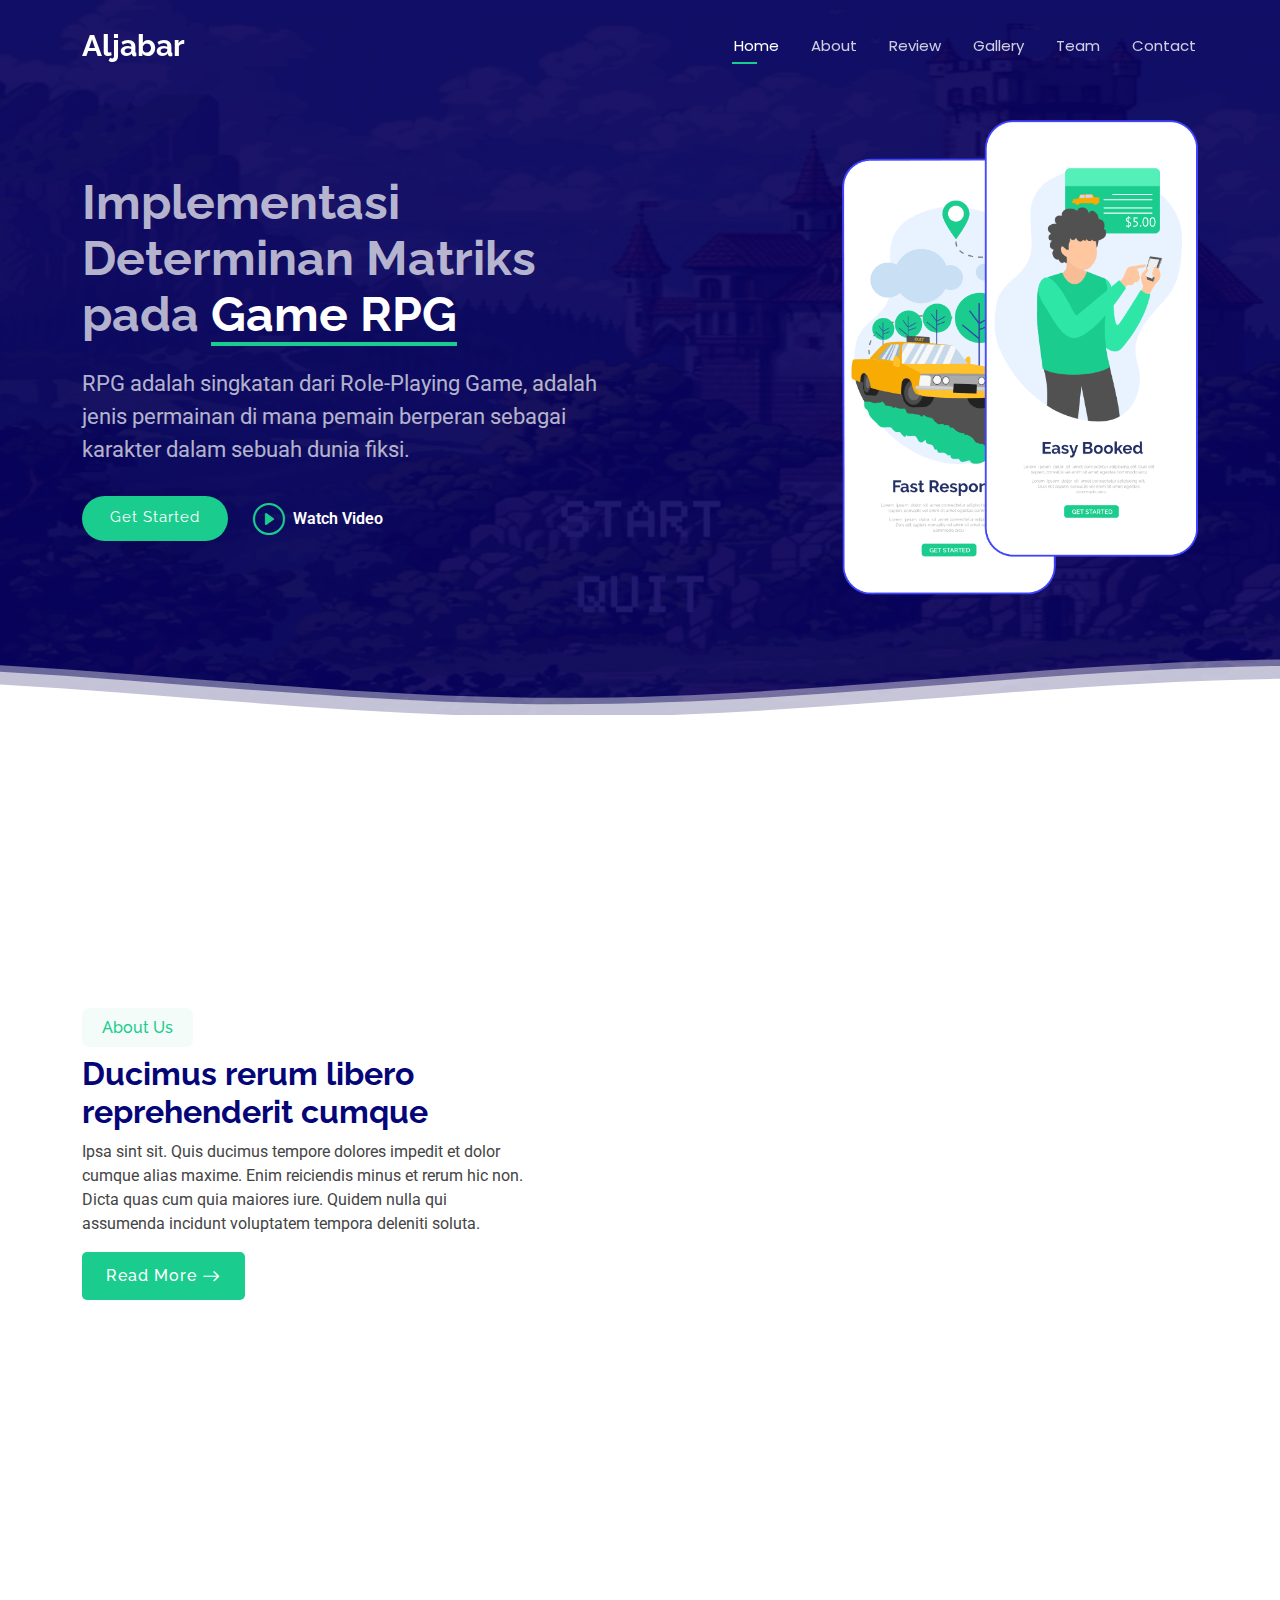
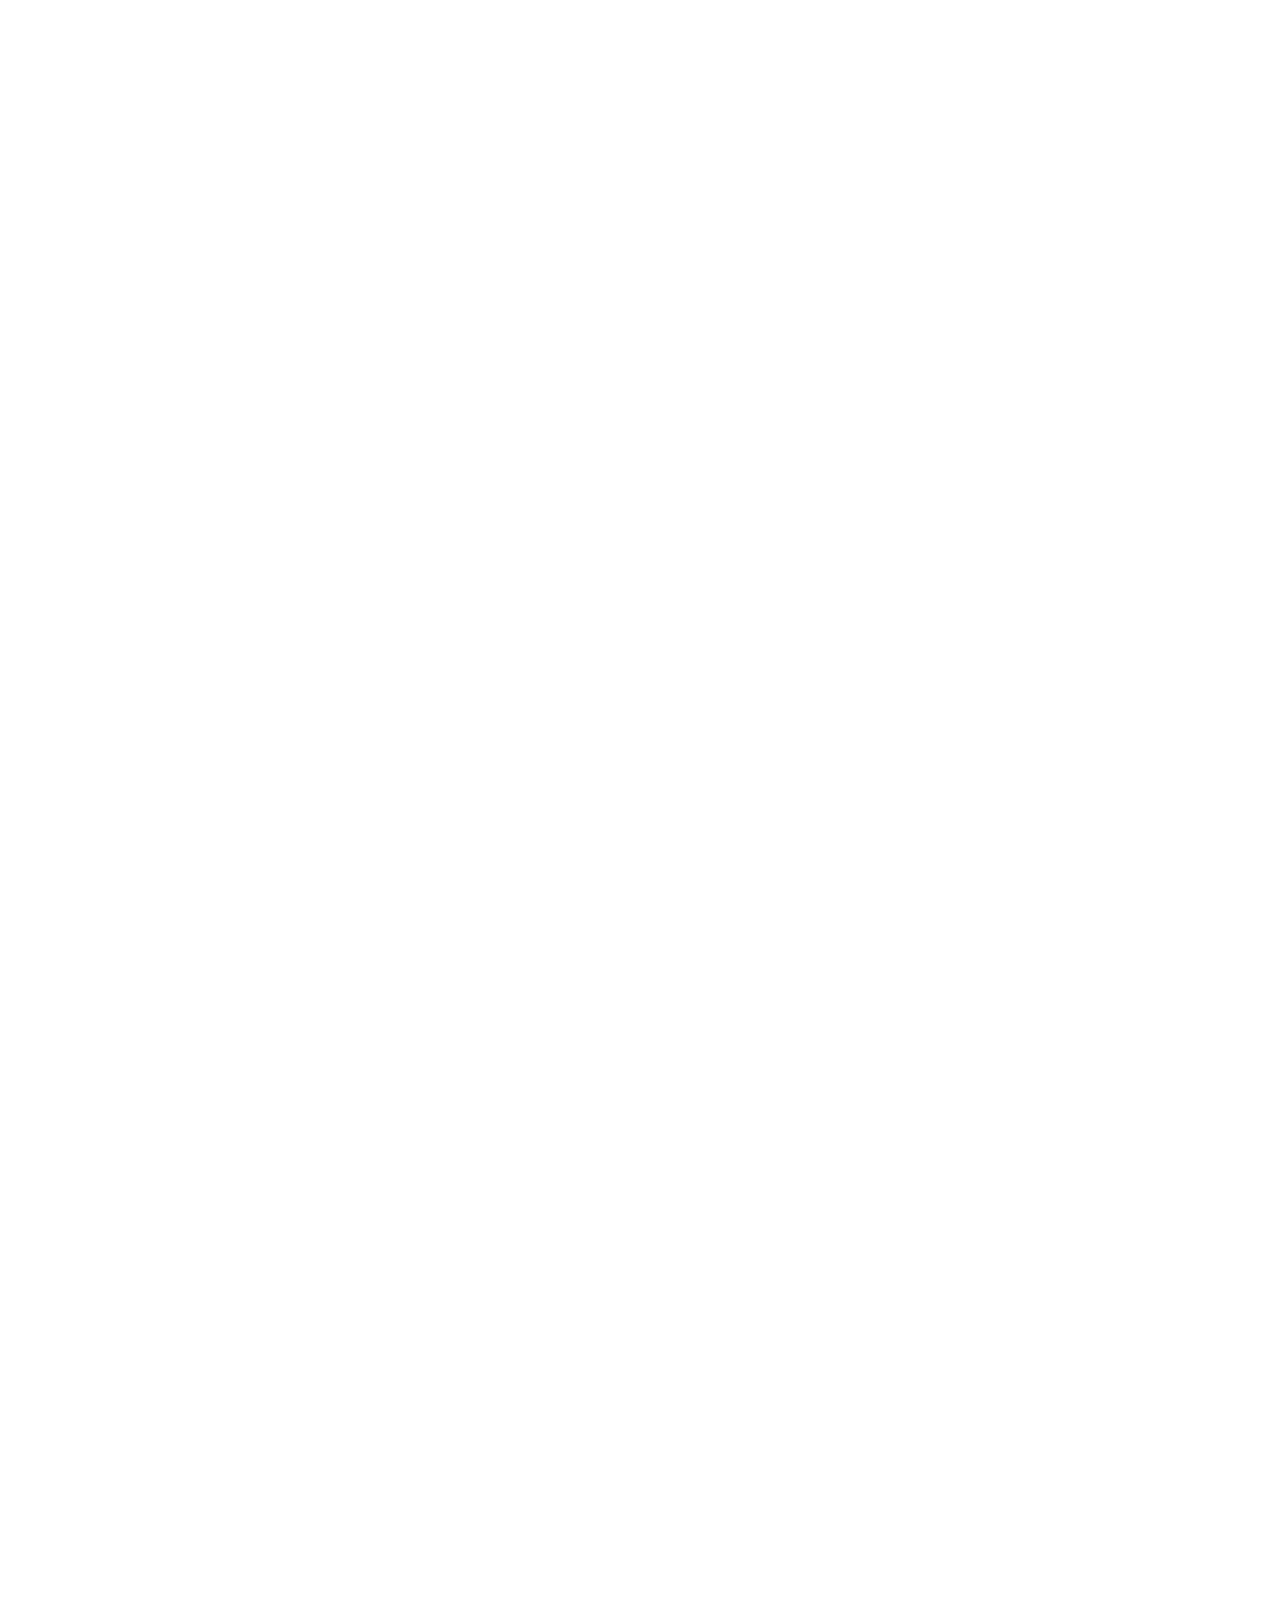
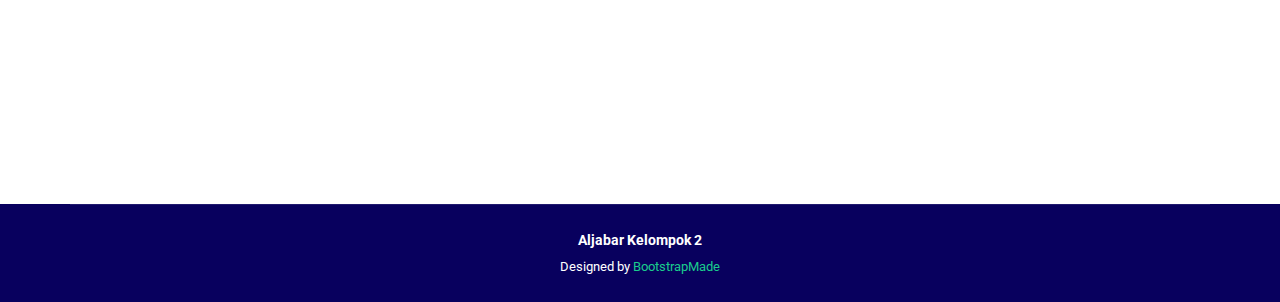
==== index.html @ 713a753a "update our team, bagian dea" ====
<!DOCTYPE html>
<html lang="en">

<head>
    <meta charset="utf-8">
    <meta content="width=device-width, initial-scale=1.0" name="viewport">
    <title>Kel 2 | Aljabar</title>
    <meta name="description" content="">
    <meta name="keywords" content="">

    <!-- Fonts -->
    <link href="https://fonts.googleapis.com" rel="preconnect">
    <link href="https://fonts.gstatic.com" rel="preconnect" crossorigin>
    <link
        href="https://fonts.googleapis.com/css2?family=Roboto:ital,wght@0,100;0,300;0,400;0,500;0,700;0,900;1,100;1,300;1,400;1,500;1,700;1,900&family=Poppins:ital,wght@0,100;0,200;0,300;0,400;0,500;0,600;0,700;0,800;0,900;1,100;1,200;1,300;1,400;1,500;1,600;1,700;1,800;1,900&family=Raleway:ital,wght@0,100;0,200;0,300;0,400;0,500;0,600;0,700;0,800;0,900;1,100;1,200;1,300;1,400;1,500;1,600;1,700;1,800;1,900&display=swap"
        rel="stylesheet">
    <!--Font Awesome CDN-->
    <link rel="stylesheet" href="https://cdnjs.cloudflare.com/ajax/libs/font-awesome/6.5.2/css/all.min.css"
        integrity="sha512-SnH5WK+bZxgPHs44uWIX+LLJAJ9/2PkPKZ5QiAj6Ta86w+fsb2TkcmfRyVX3pBnMFcV7oQPJkl9QevSCWr3W6A=="
        crossorigin="anonymous" referrerpolicy="no-referrer" />

    <!-- Vendor CSS Files -->
    <link href="assets/vendor/bootstrap/css/bootstrap.min.css" rel="stylesheet">
    <link href="assets/vendor/bootstrap-icons/bootstrap-icons.css" rel="stylesheet">
    <link href="assets/vendor/aos/aos.css" rel="stylesheet">
    <link href="assets/vendor/glightbox/css/glightbox.min.css" rel="stylesheet">
    <link href="assets/vendor/swiper/swiper-bundle.min.css" rel="stylesheet">

    <!-- Main CSS File -->
    <link href="assets/css/main.css" rel="stylesheet">
    <link rel="stylesheet" href="assets/css/team.css">

    <!--Owl carousel min.css-->
    <link rel="stylesheet" href="https://cdnjs.cloudflare.com/ajax/libs/OwlCarousel2/2.3.4/assets/owl.carousel.min.css"
        integrity="sha512-tS3S5qG0BlhnQROyJXvNjeEM4UpMXHrQfTGmbQ1gKmelCxlSEBUaxhRBj/EFTzpbP4RVSrpEikbmdJobCvhE3g=="
        crossorigin="anonymous" referrerpolicy="no-referrer" />

    <!--owl.theme.default.min.css-->
    <link rel="stylesheet"
        href="https://cdnjs.cloudflare.com/ajax/libs/OwlCarousel2/2.3.4/assets/owl.theme.default.min.css"
        integrity="sha512-sMXtMNL1zRzolHYKEujM2AqCLUR9F2C4/05cdbxjjLSRvMQIciEPCQZo++nk7go3BtSuK9kfa/s+a4f4i5pLkw=="
        crossorigin="anonymous" referrerpolicy="no-referrer" />

    <!-- =======================================================
  * Template Name: Bootslander
  * Template URL: https://bootstrapmade.com/bootslander-free-bootstrap-landing-page-template/
  * Updated: Aug 07 2024 with Bootstrap v5.3.3
  * Author: BootstrapMade.com
  * License: https://bootstrapmade.com/license/
  ======================================================== -->
</head>

<body class="index-page">

    <header id="header" class="header d-flex align-items-center fixed-top">
        <div class="container-fluid container-xl position-relative d-flex align-items-center justify-content-between">

            <a href="index.html" class="logo d-flex align-items-center">
                <!-- Uncomment the line below if you also wish to use an image logo -->
                <!-- <img src="assets/img/logo.png" alt=""> -->
                <h1 class="sitename">Aljabar</h1>
            </a>

            <nav id="navmenu" class="navmenu">
                <ul>
                    <li><a href="#hero" class="active">Home</a></li>
                    <li><a href="#about">About</a></li>
                    <li><a href="#review">Review</a></li>
                    <li><a href="#gallery">Gallery</a></li>
                    <li><a href="#team">Team</a></li>
                    <li><a href="#contact">Contact</a></li>
                </ul>
                <i class="mobile-nav-toggle d-xl-none bi bi-list"></i>
            </nav>

        </div>
    </header>

    <main class="main">
        <!-- Hero Section - yang di bagian atas banget di dashboard-->
        <section id="hero" class="hero section dark-background">
            <img src="assets/img/bg.jpg" alt="" class="hero-bg">

            <div class="container">
                <div class="row gy-4 justify-content-between">
                    <div class="col-lg-4 order-lg-last hero-img" data-aos="zoom-out" data-aos-delay="100">
                        <img src="assets/img/hero-img.png" class="img-fluid animated" alt="">
                    </div>

                    <div class="col-lg-6  d-flex flex-column justify-content-center" data-aos="fade-in">
                        <h1>Implementasi Determinan Matriks pada <span>Game RPG</span></h1>
                        <p>RPG adalah singkatan dari Role-Playing Game, adalah jenis permainan di mana pemain berperan
                            sebagai
                            karakter dalam sebuah dunia fiksi.</p>
                        <div class="d-flex">
                            <a href="#about" class="btn-get-started">Get Started</a>
                            <a href="https://www.youtube.com/watch?v=Y7f98aduVJ8"
                                class="glightbox btn-watch-video d-flex align-items-center"><i
                                    class="bi bi-play-circle"></i><span>Watch Video</span></a>
                        </div>
                    </div>

                </div>
            </div>

            <svg class="hero-waves" xmlns="http://www.w3.org/2000/svg" xmlns:xlink="http://www.w3.org/1999/xlink"
                viewBox="0 24 150 28 " preserveAspectRatio="none">
                <defs>
                    <path id="wave-path" d="M-160 44c30 0 58-18 88-18s 58 18 88 18 58-18 88-18 58 18 88 18 v44h-352z">
                    </path>
                </defs>
                <g class="wave1">
                    <use xlink:href="#wave-path" x="50" y="3"></use>
                </g>
                <g class="wave2">
                    <use xlink:href="#wave-path" x="50" y="0"></use>
                </g>
                <g class="wave3">
                    <use xlink:href="#wave-path" x="50" y="9"></use>
                </g>
            </svg>

        </section><!-- /Hero Section -->

        <!-- About Section -->
        <section id="about" class="about section">

            <div class="container" data-aos="fade-up" data-aos-delay="100">
                <div class="row align-items-xl-center gy-5">

                    <div class="col-xl-5 content">
                        <h3>About Us</h3>
                        <h2>Ducimus rerum libero reprehenderit cumque</h2>
                        <p>Ipsa sint sit. Quis ducimus tempore dolores impedit et dolor cumque alias maxime. Enim
                            reiciendis minus et rerum hic non. Dicta quas cum quia maiores iure. Quidem nulla qui
                            assumenda incidunt voluptatem tempora deleniti soluta.</p>
                        <a href="#" class="read-more"><span>Read More</span><i class="bi bi-arrow-right"></i></a>
                    </div>

                    <div class="col-xl-7">
                        <div class="row gy-4 icon-boxes">

                            <div class="col-md-6" data-aos="fade-up" data-aos-delay="200">
                                <div class="icon-box">
                                    <i class="bi bi-buildings"></i>
                                    <h3>Eius provident</h3>
                                    <p>Magni repellendus vel ullam hic officia accusantium ipsa dolor omnis dolor
                                        voluptatem</p>
                                </div>
                            </div> <!-- End Icon Box -->

                            <div class="col-md-6" data-aos="fade-up" data-aos-delay="300">
                                <div class="icon-box">
                                    <i class="bi bi-clipboard-pulse"></i>
                                    <h3>Rerum aperiam</h3>
                                    <p>Autem saepe animi et aut aspernatur culpa facere. Rerum saepe rerum voluptates
                                        quia</p>
                                </div>
                            </div> <!-- End Icon Box -->

                            <div class="col-md-6" data-aos="fade-up" data-aos-delay="400">
                                <div class="icon-box">
                                    <i class="bi bi-command"></i>
                                    <h3>Veniam omnis</h3>
                                    <p>Omnis perferendis molestias culpa sed. Recusandae quas possimus. Quod consequatur
                                        corrupti</p>
                                </div>
                            </div> <!-- End Icon Box -->

                            <div class="col-md-6" data-aos="fade-up" data-aos-delay="500">
                                <div class="icon-box">
                                    <i class="bi bi-graph-up-arrow"></i>
                                    <h3>Delares sapiente</h3>
                                    <p>Sint et dolor voluptas minus possimus nostrum. Reiciendis commodi eligendi omnis
                                        quideme lorenda</p>
                                </div>
                            </div> <!-- End Icon Box -->

                        </div>
                    </div>

                </div>
            </div>

        </section><!-- /About Section -->

        <!-- Review Section -->
        <section id="review" class="review section">

            <div class="container">

                <div class="row gy-4">

                    <div class="col-lg-3 col-md-4" data-aos="fade-up" data-aos-delay="100">
                        <div class="reviews-item">
                            <i class="bi bi-eye" style="color: #ffbb2c;"></i>
                            <h3><a href="" class="stretched-link">Lorem Ipsum</a></h3>
                        </div>
                    </div><!-- End Review Item -->

                    <div class="col-lg-3 col-md-4" data-aos="fade-up" data-aos-delay="200">
                        <div class="reviews-item">
                            <i class="bi bi-infinity" style="color: #5578ff;"></i>
                            <h3><a href="" class="stretched-link">Dolor Sitema</a></h3>
                        </div>
                    </div><!-- End Review Item -->

                    <div class="col-lg-3 col-md-4" data-aos="fade-up" data-aos-delay="300">
                        <div class="reviews-item">
                            <i class="bi bi-mortarboard" style="color: #e80368;"></i>
                            <h3><a href="" class="stretched-link">Sed perspiciatis</a></h3>
                        </div>
                    </div><!-- End Review Item -->

                    <div class="col-lg-3 col-md-4" data-aos="fade-up" data-aos-delay="400">
                        <div class="reviews-item">
                            <i class="bi bi-nut" style="color: #e361ff;"></i>
                            <h3><a href="" class="stretched-link">Magni Dolores</a></h3>
                        </div>
                    </div><!-- End Review Item -->

                    <div class="col-lg-3 col-md-4" data-aos="fade-up" data-aos-delay="500">
                        <div class="reviews-item">
                            <i class="bi bi-shuffle" style="color: #47aeff;"></i>
                            <h3><a href="" class="stretched-link">Nemo Enim</a></h3>
                        </div>
                    </div><!-- End Review Item -->

                    <div class="col-lg-3 col-md-4" data-aos="fade-up" data-aos-delay="600">
                        <div class="reviews-item">
                            <i class="bi bi-star" style="color: #ffa76e;"></i>
                            <h3><a href="" class="stretched-link">Eiusmod Tempor</a></h3>
                        </div>
                    </div><!-- End Review Item -->

                    <div class="col-lg-3 col-md-4" data-aos="fade-up" data-aos-delay="700">
                        <div class="reviews-item">
                            <i class="bi bi-x-diamond" style="color: #11dbcf;"></i>
                            <h3><a href="" class="stretched-link">Midela Teren</a></h3>
                        </div>
                    </div><!-- End Review Item -->

                    <div class="col-lg-3 col-md-4" data-aos="fade-up" data-aos-delay="800">
                        <div class="reviews-item">
                            <i class="bi bi-camera-video" style="color: #4233ff;"></i>
                            <h3><a href="" class="stretched-link">Pira Neve</a></h3>
                        </div>
                    </div><!-- End Review Item -->

                    <div class="col-lg-3 col-md-4" data-aos="fade-up" data-aos-delay="900">
                        <div class="reviews-item">
                            <i class="bi bi-command" style="color: #b2904f;"></i>
                            <h3><a href="" class="stretched-link">Dirada Pack</a></h3>
                        </div>
                    </div><!-- End Review Item -->

                    <div class="col-lg-3 col-md-4" data-aos="fade-up" data-aos-delay="1000">
                        <div class="reviews-item">
                            <i class="bi bi-dribbble" style="color: #b20969;"></i>
                            <h3><a href="" class="stretched-link">Moton Ideal</a></h3>
                        </div>
                    </div><!-- End Review Item -->

                    <div class="col-lg-3 col-md-4" data-aos="fade-up" data-aos-delay="1100">
                        <div class="reviews-item">
                            <i class="bi bi-activity" style="color: #ff5828;"></i>
                            <h3><a href="" class="stretched-link">Verdo Park</a></h3>
                        </div>
                    </div><!-- End Review Item -->

                    <div class="col-lg-3 col-md-4" data-aos="fade-up" data-aos-delay="1200">
                        <div class="reviews-item">
                            <i class="bi bi-brightness-high" style="color: #29cc61;"></i>
                            <h3><a href="" class="stretched-link">Flavor Nivelanda</a></h3>
                        </div>
                    </div><!-- End Review Item -->

                </div>

            </div>

        </section><!-- /Review Section -->


        <!-- Gallery Section -->
        <section id="gallery" class="gallery section">

            <!-- Section Title -->
            <div class="container section-title" data-aos="fade-up">
                <h2>Gallery</h2>
                <div><span>Check Our</span> <span class="description-title">Gallery</span></div>
            </div><!-- End Section Title -->

            <div class="container" data-aos="fade-up" data-aos-delay="100">

                <div class="row g-0">

                    <div class="col-lg-3 col-md-4">
                        <div class="gallery-item">
                            <a href="assets/img/gallery/gallery-1.jpg" class="glightbox" data-gallery="images-gallery">
                                <img src="assets/img/gallery/gallery-1.jpg" alt="" class="img-fluid">
                            </a>
                        </div>
                    </div><!-- End Gallery Item -->

                    <div class="col-lg-3 col-md-4">
                        <div class="gallery-item">
                            <a href="assets/img/gallery/gallery-2.jpg" class="glightbox" data-gallery="images-gallery">
                                <img src="assets/img/gallery/gallery-2.jpg" alt="" class="img-fluid">
                            </a>
                        </div>
                    </div><!-- End Gallery Item -->

                    <div class="col-lg-3 col-md-4">
                        <div class="gallery-item">
                            <a href="assets/img/gallery/gallery-3.jpg" class="glightbox" data-gallery="images-gallery">
                                <img src="assets/img/gallery/gallery-3.jpg" alt="" class="img-fluid">
                            </a>
                        </div>
                    </div><!-- End Gallery Item -->

                    <div class="col-lg-3 col-md-4">
                        <div class="gallery-item">
                            <a href="assets/img/gallery/gallery-4.jpg" class="glightbox" data-gallery="images-gallery">
                                <img src="assets/img/gallery/gallery-4.jpg" alt="" class="img-fluid">
                            </a>
                        </div>
                    </div><!-- End Gallery Item -->

                    <div class="col-lg-3 col-md-4">
                        <div class="gallery-item">
                            <a href="assets/img/gallery/gallery-5.jpg" class="glightbox" data-gallery="images-gallery">
                                <img src="assets/img/gallery/gallery-5.jpg" alt="" class="img-fluid">
                            </a>
                        </div>
                    </div><!-- End Gallery Item -->

                    <div class="col-lg-3 col-md-4">
                        <div class="gallery-item">
                            <a href="assets/img/gallery/gallery-6.jpg" class="glightbox" data-gallery="images-gallery">
                                <img src="assets/img/gallery/gallery-6.jpg" alt="" class="img-fluid">
                            </a>
                        </div>
                    </div><!-- End Gallery Item -->

                    <div class="col-lg-3 col-md-4">
                        <div class="gallery-item">
                            <a href="assets/img/gallery/gallery-7.jpg" class="glightbox" data-gallery="images-gallery">
                                <img src="assets/img/gallery/gallery-7.jpg" alt="" class="img-fluid">
                            </a>
                        </div>
                    </div><!-- End Gallery Item -->

                    <div class="col-lg-3 col-md-4">
                        <div class="gallery-item">
                            <a href="assets/img/gallery/gallery-8.jpg" class="glightbox" data-gallery="images-gallery">
                                <img src="assets/img/gallery/gallery-8.jpg" alt="" class="img-fluid">
                            </a>
                        </div>
                    </div><!-- End Gallery Item -->

                </div>

            </div>

        </section><!-- /Gallery Section -->

        <!-- Team Section -->
        <section id="team" class="team section">

            <!-- Section Title -->
            <div class="container section-title" data-aos="fade-up">
                <h2>Team</h2>
                <div><span>Check Our</span> <span class="description-title">Team</span></div>
            </div><!-- End Section Title -->

            <div class="container">

                <div class="wrapper">
                    <div class="slider">
                        <div class="container owl-carousel owl-theme">

                            <div class="card item">

                                <div class="img_container">
                                    <img src="assets/img/team/T.JPG" alt="">
                                </div>

                                <div class="info">
                                    <span class="name">Tirangga Kamal Baskara</span>
                                    <div class="post">Front-End Developer</div>
                                    <p class="about">Lorem ipsum dolor sit amet consectetur adipisicing elit. Dolorum
                                        fuga sequi amet vitae quam blanditiis.</p>
                                </div>


                                <div class="footer">
                                    <div class="social_icon">
                                        <button><i class="fa-brands fa-twitter"></i></button>
                                        <button><i class="fa-brands fa-instagram"></i></button>
                                        <button><i class="fa-brands fa-whatsapp"></i></button>
                                    </div>

                                    <div class="btn">
                                        <button>Read More...</button>
                                    </div>
                                </div>

                            </div>

                            <div class="card item">

                                <div class="img_container">
                                    <img src="assets/img/team/4.png" alt="">
                                </div>

                                <div class="info">
                                    <span class="name">Dea Puput Rahmalia</span>
                                    <div class="post">Back-End Developer</div>
                                    <p class="about">Lorem ipsum dolor sit amet consectetur adipisicing elit. Dolorum
                                        fuga sequi amet vitae quam blanditiis.</p>
                                </div>


                                <div class="footer">
                                    <div class="social_icon">
                                        <button><i class="fa-brands fa-twitter"></i></button>
                                        <button><i class="fa-brands fa-instagram"></i></button>
                                        <button><i class="fa-brands fa-whatsapp"></i></button>
                                    </div>

                                    <div class="btn">
                                        <button>Read More...</button>
                                    </div>
                                </div>

                            </div>

                            <div class="card item">

                                <div class="img_container">
                                    <img src="assets/img/team/3.jpg" alt="">
                                </div>

                                <div class="info">
                                    <span class="name">Dimas Adhitya Rahman</span>
                                    <div class="post">UI/UX Designer</div>
                                    <p class="about">Lorem ipsum dolor sit amet consectetur adipisicing elit. Dolorum
                                        fuga sequi amet vitae quam blanditiis.</p>
                                </div>


                                <div class="footer">
                                    <div class="social_icon">
                                        <button><i class="fa-brands fa-twitter"></i></button>
                                        <button><i class="fa-brands fa-instagram"></i></button>
                                        <button><i class="fa-brands fa-whatsapp"></i></button>
                                    </div>

                                    <div class="btn">
                                        <button>Read More...</button>
                                    </div>
                                </div>

                            </div>

                            <div class="card item">

                                <div class="img_container">
                                    <img src="assets/img/team/2.jpg" alt="">
                                </div>

                                <div class="info">
                                    <span class="name">Revina Aulia</span>
                                    <div class="post">Front-End Developer</div>
                                    <p class="about">Lorem ipsum dolor sit amet consectetur adipisicing elit. Dolorum
                                        fuga sequi amet vitae quam blanditiis.</p>
                                </div>


                                <div class="footer">
                                    <div class="social_icon">
                                        <button><i class="fa-brands fa-twitter"></i></button>
                                        <button><i class="fa-brands fa-instagram"></i></button>
                                        <button><i class="fa-brands fa-whatsapp"></i></button>
                                    </div>

                                    <div class="btn">
                                        <button>Read More...</button>
                                    </div>
                                </div>

                            </div>

                        </div>
                    </div>
                </div>

            </div>

        </section><!-- /Team Section -->

        <!-- Contact Section -->
        <section id="contact" class="contact section">

            <!-- Section Title -->
            <div class="container section-title" data-aos="fade-up">
                <h2>Contact</h2>
                <div><span>Check Our</span> <span class="description-title">Contact</span></div>
            </div><!-- End Section Title -->

            <div class="container" data-aos="fade" data-aos-delay="100">

                <div class="row gy-4">

                    <div class="col-lg-4">
                        <div class="info-item d-flex" data-aos="fade-up" data-aos-delay="200">
                            <i class="bi bi-geo-alt flex-shrink-0"></i>
                            <div>
                                <h3>Address</h3>
                                <p>A108 Adam Street, New York, NY 535022</p>
                            </div>
                        </div><!-- End Info Item -->

                        <div class="info-item d-flex" data-aos="fade-up" data-aos-delay="300">
                            <i class="bi bi-telephone flex-shrink-0"></i>
                            <div>
                                <h3>Call Us</h3>
                                <p>+1 5589 55488 55</p>
                            </div>
                        </div><!-- End Info Item -->

                        <div class="info-item d-flex" data-aos="fade-up" data-aos-delay="400">
                            <i class="bi bi-envelope flex-shrink-0"></i>
                            <div>
                                <h3>Email Us</h3>
                                <p>info@example.com</p>
                            </div>
                        </div><!-- End Info Item -->

                    </div>

                    <div class="col-lg-8">
                        <form action="forms/contact.php" method="post" class="php-email-form" data-aos="fade-up"
                            data-aos-delay="200">
                            <div class="row gy-4">

                                <div class="col-md-6">
                                    <input type="text" name="name" class="form-control" placeholder="Your Name"
                                        required="">
                                </div>

                                <div class="col-md-6 ">
                                    <input type="email" class="form-control" name="email" placeholder="Your Email"
                                        required="">
                                </div>

                                <div class="col-md-12">
                                    <input type="text" class="form-control" name="subject" placeholder="Subject"
                                        required="">
                                </div>

                                <div class="col-md-12">
                                    <textarea class="form-control" name="message" rows="6" placeholder="Message"
                                        required=""></textarea>
                                </div>

                                <div class="col-md-12 text-center">
                                    <div class="loading">Loading</div>
                                    <div class="error-message"></div>
                                    <div class="sent-message">Your message has been sent. Thank you!</div>

                                    <button type="submit">Send Message</button>
                                </div>

                            </div>
                        </form>
                    </div><!-- End Contact Form -->

                </div>

            </div>

        </section><!-- /Contact Section -->
    </main>

    <footer id="footer" class="footer dark-background">

        <div class="container copyright text-center mt-4">
            <p><strong class="px-1 sitename">Aljabar Kelompok 2</strong></p>
            <div class="credits">
                <!-- All the links in the footer should remain intact. -->
                <!-- You can delete the links only if you've purchased the pro version. -->
                <!-- Licensing information: https://bootstrapmade.com/license/ -->
                <!-- Purchase the pro version with working PHP/AJAX contact form: [buy-url] -->
                Designed by <a href="https://bootstrapmade.com/">BootstrapMade</a>
            </div>
        </div>

    </footer>


    <!--jQuery CDN-->
    <script src="https://cdnjs.cloudflare.com/ajax/libs/jquery/3.7.1/jquery.min.js"
        integrity="sha512-v2CJ7UaYy4JwqLDIrZUI/4hqeoQieOmAZNXBeQyjo21dadnwR+8ZaIJVT8EE2iyI61OV8e6M8PP2/4hpQINQ/g=="
        crossorigin="anonymous" referrerpolicy="no-referrer"></script>

    <!--Owl carousel min.js-->
    <script src="https://cdnjs.cloudflare.com/ajax/libs/OwlCarousel2/2.3.4/owl.carousel.min.js"
        integrity="sha512-bPs7Ae6pVvhOSiIcyUClR7/q2OAsRiovw4vAkX+zJbw3ShAeeqezq50RIIcIURq7Oa20rW2n2q+fyXBNcU9lrw=="
        crossorigin="anonymous" referrerpolicy="no-referrer"></script>

    <!-- Scroll Top -->
    <a href="#" id="scroll-top" class="scroll-top d-flex align-items-center justify-content-center"><i
            class="bi bi-arrow-up-short"></i></a>

    <!-- Preloader -->
    <div id="preloader"></div>

    <!-- Vendor JS Files -->
    <script src="assets/vendor/bootstrap/js/bootstrap.bundle.min.js"></script>
    <script src="assets/vendor/php-email-form/validate.js"></script>
    <script src="assets/vendor/aos/aos.js"></script>
    <script src="assets/vendor/glightbox/js/glightbox.min.js"></script>
    <script src="assets/vendor/purecounter/purecounter_vanilla.js"></script>
    <script src="assets/vendor/swiper/swiper-bundle.min.js"></script>

    <!-- Main JS File -->
    <script src="assets/js/app.js"></script>
    <script src="assets/js/main.js"></script>

</body>

</html>
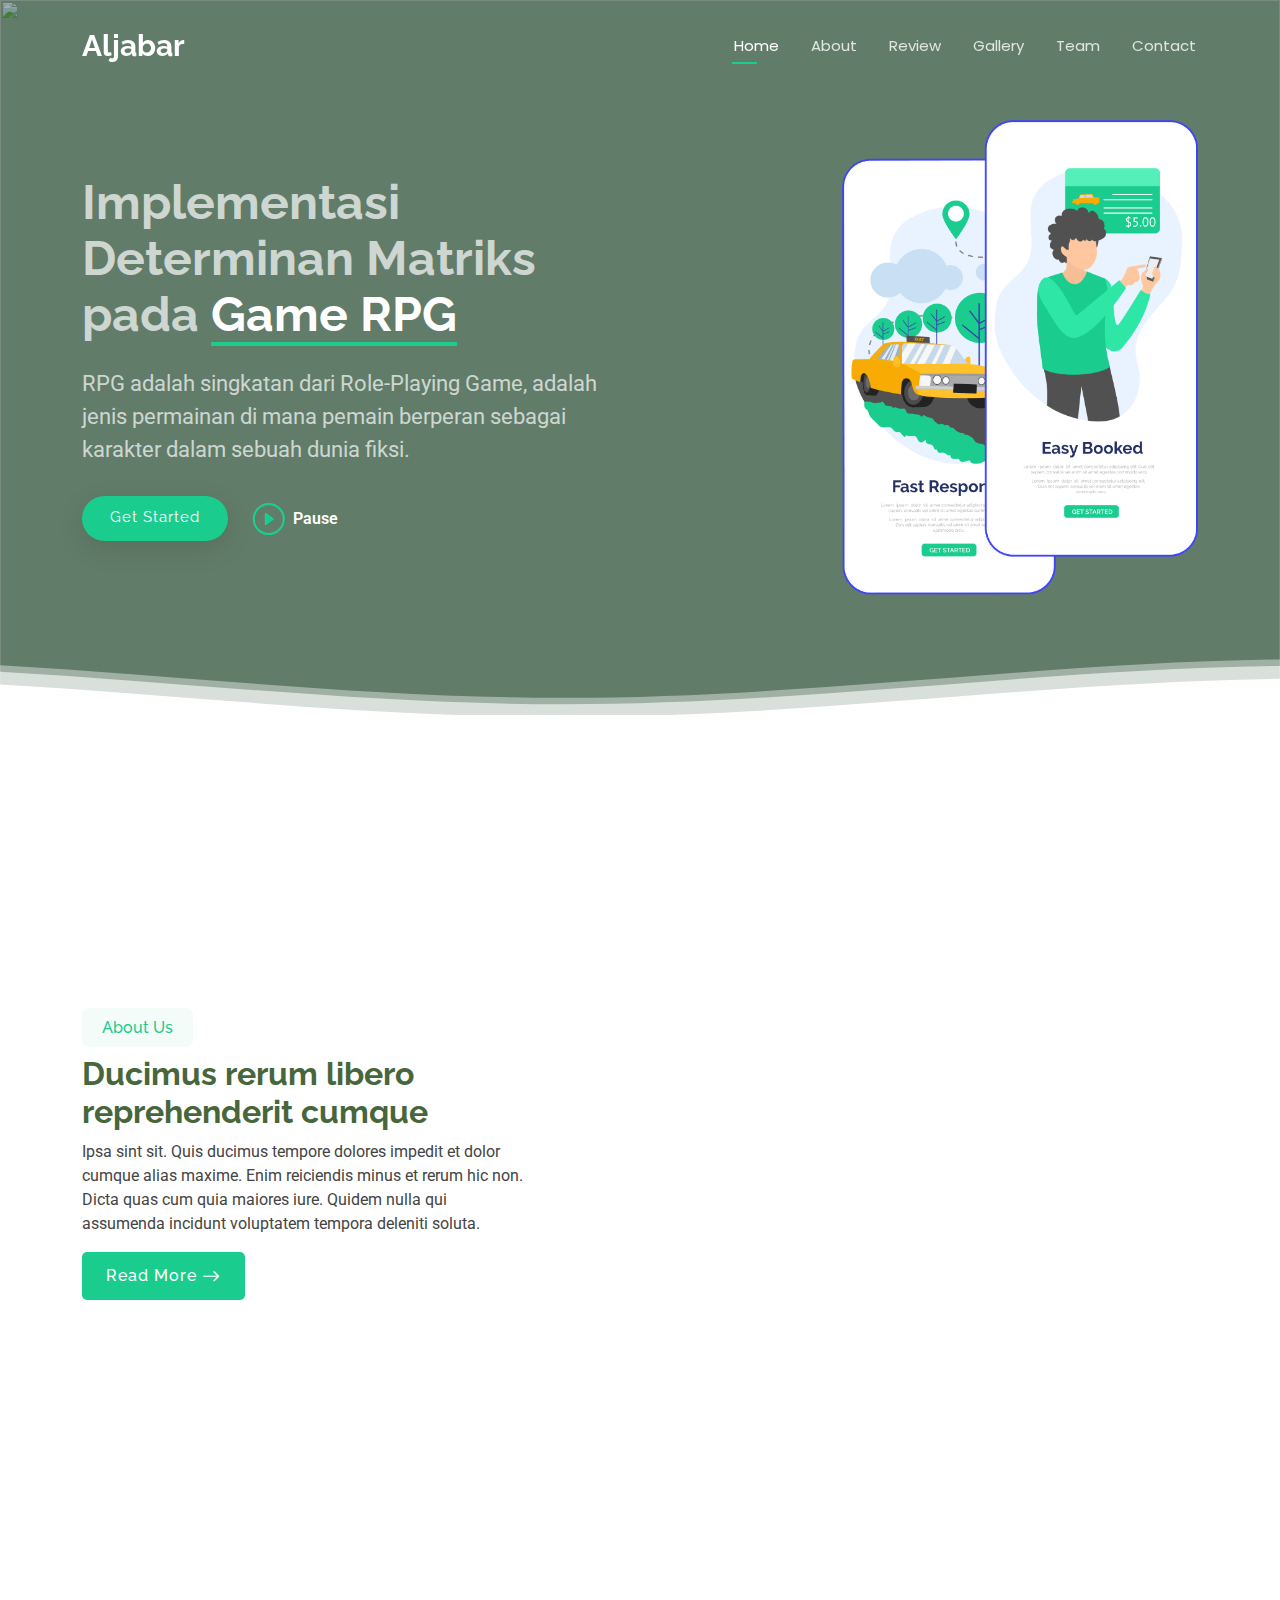
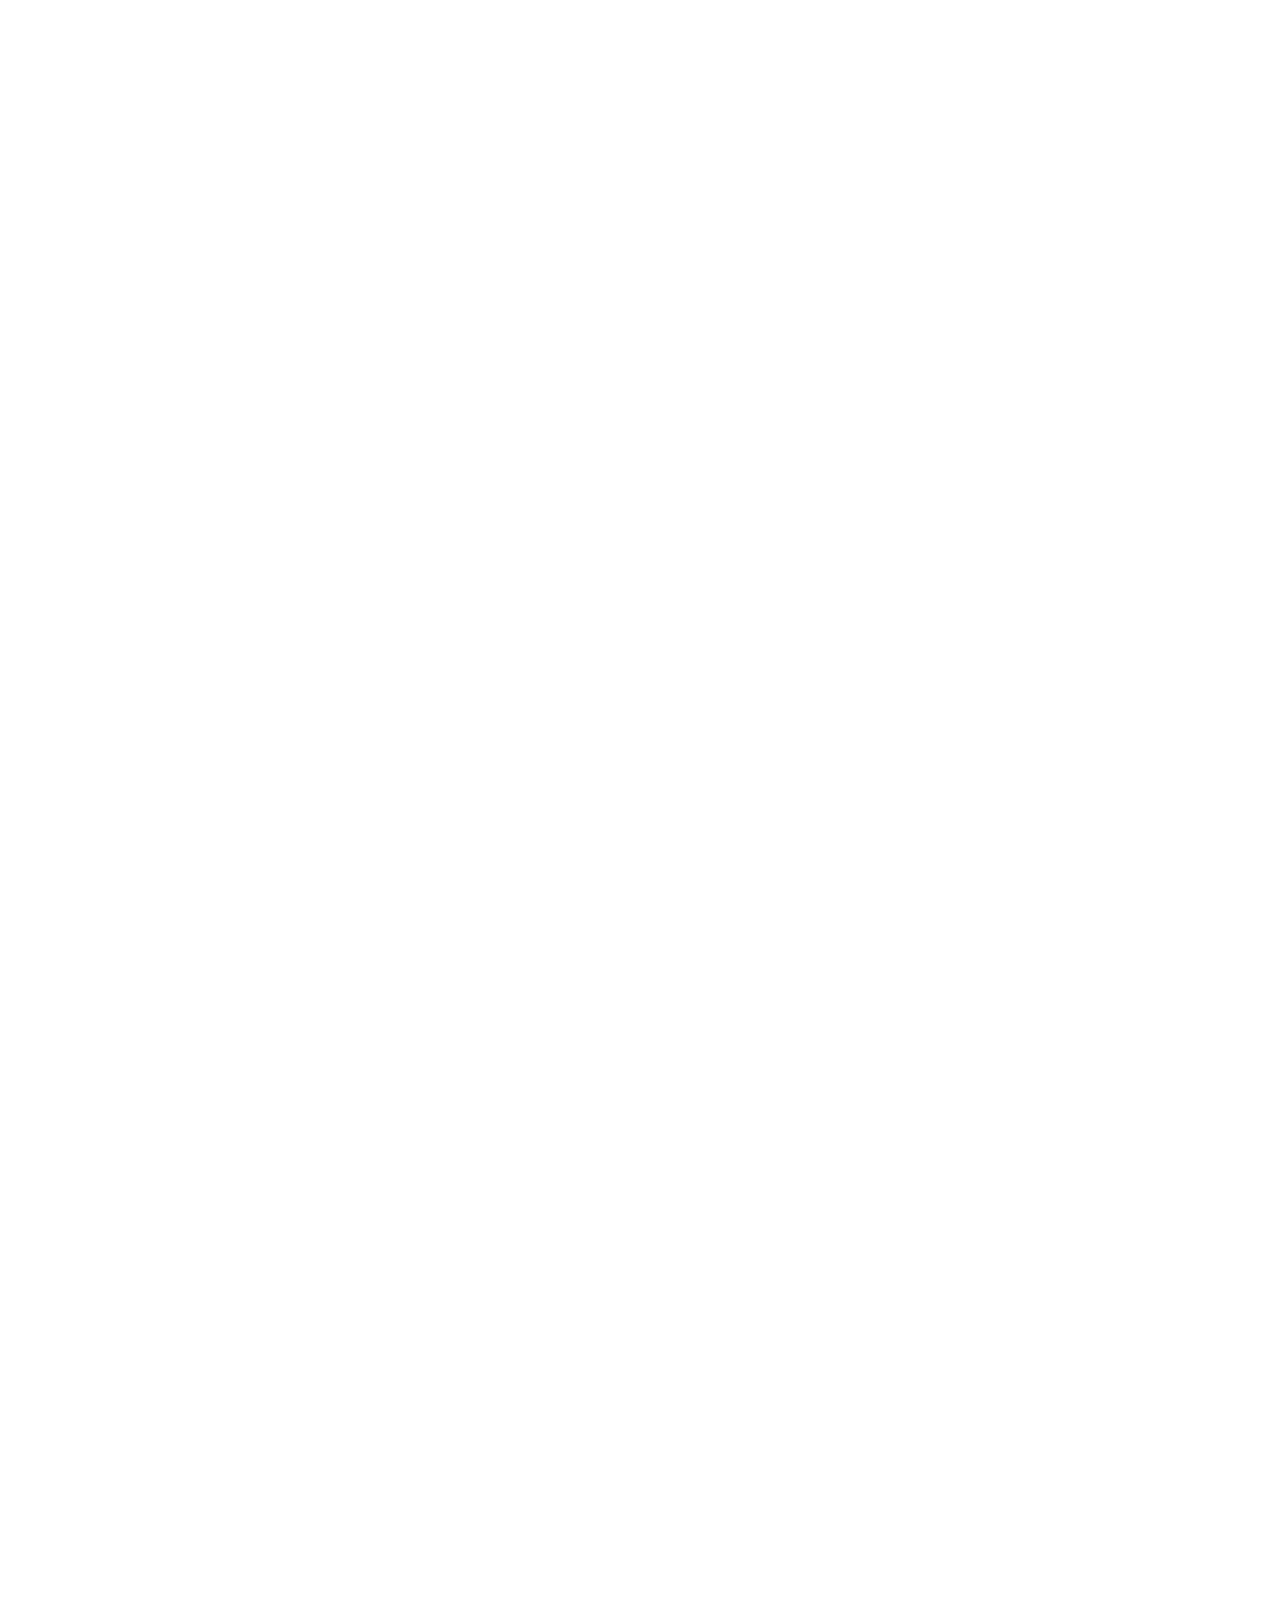
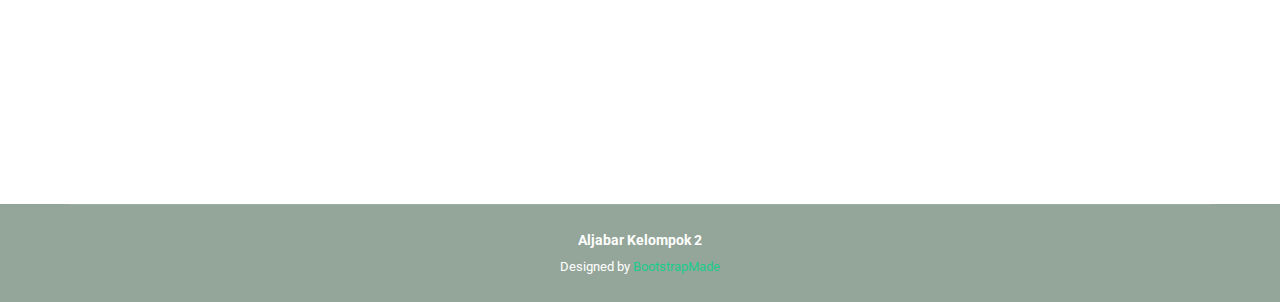
==== commit 54022721: "mengganti bg jadi video" ====
--- a/index.html
+++ b/index.html
@@ -79,7 +79,10 @@
     <main class="main">
         <!-- Hero Section - yang di bagian atas banget di dashboard-->
         <section id="hero" class="hero section dark-background">
-            <img src="assets/img/bg.jpg" alt="" class="hero-bg">
+            <img src="assets/img/bg.mp4" alt="" class="hero-bg">
+            <video autoplay muted loop id="myVideo" class="hero-bg">
+                <source src="assets/img/bg.mp4" type="video/mp4">
+            </video>
 
             <div class="container">
                 <div class="row gy-4 justify-content-between">
@@ -94,9 +97,9 @@
                             karakter dalam sebuah dunia fiksi.</p>
                         <div class="d-flex">
                             <a href="#about" class="btn-get-started">Get Started</a>
-                            <a href="https://www.youtube.com/watch?v=Y7f98aduVJ8"
-                                class="glightbox btn-watch-video d-flex align-items-center"><i
-                                    class="bi bi-play-circle"></i><span>Watch Video</span></a>
+                            <a href="#" id="myBtn" onclick="myFunction()"
+                                class="btn-watch-video d-flex align-items-center"><i
+                                    class="bi bi-play-circle"></i>Pause</a>
                         </div>
                     </div>
 
@@ -386,13 +389,6 @@
                                     <img src="assets/img/team/T.JPG" alt="">
                                 </div>
 
-                                <div class="info">
-                                    <span class="name">Tirangga Kamal Baskara</span>
-                                    <div class="post">Front-End Developer</div>
-                                    <p class="about">Lorem ipsum dolor sit amet consectetur adipisicing elit. Dolorum
-                                        fuga sequi amet vitae quam blanditiis.</p>
-                                </div>
-
 
                                 <div class="footer">
                                     <div class="social_icon">
@@ -414,13 +410,6 @@
                                     <img src="assets/img/team/4.png" alt="">
                                 </div>
 
-                                <div class="info">
-                                    <span class="name">Dea Puput Rahmalia</span>
-                                    <div class="post">Back-End Developer</div>
-                                    <p class="about">Lorem ipsum dolor sit amet consectetur adipisicing elit. Dolorum
-                                        fuga sequi amet vitae quam blanditiis.</p>
-                                </div>
-
 
                                 <div class="footer">
                                     <div class="social_icon">
@@ -442,14 +431,6 @@
                                     <img src="assets/img/team/3.jpg" alt="">
                                 </div>
 
-                                <div class="info">
-                                    <span class="name">Dimas Adhitya Rahman</span>
-                                    <div class="post">UI/UX Designer</div>
-                                    <p class="about">Lorem ipsum dolor sit amet consectetur adipisicing elit. Dolorum
-                                        fuga sequi amet vitae quam blanditiis.</p>
-                                </div>
-
-
                                 <div class="footer">
                                     <div class="social_icon">
                                         <button><i class="fa-brands fa-twitter"></i></button>
@@ -469,14 +450,6 @@
                                 <div class="img_container">
                                     <img src="assets/img/team/2.jpg" alt="">
                                 </div>
-
-                                <div class="info">
-                                    <span class="name">Revina Aulia</span>
-                                    <div class="post">Front-End Developer</div>
-                                    <p class="about">Lorem ipsum dolor sit amet consectetur adipisicing elit. Dolorum
-                                        fuga sequi amet vitae quam blanditiis.</p>
-                                </div>
-
 
                                 <div class="footer">
                                     <div class="social_icon">
@@ -598,7 +571,20 @@
         </div>
 
     </footer>
-
+    <script>
+        var video = document.getElementById("myVideo");
+        var btn = document.getElementById("myBtn");
+
+        function myFunction() {
+            if (video.paused) {
+                video.play();
+                btn.innerHTML = "Pause";
+            } else {
+                video.pause();
+                btn.innerHTML = "Play";
+            }
+        }
+    </script>
 
     <!--jQuery CDN-->
     <script src="https://cdnjs.cloudflare.com/ajax/libs/jquery/3.7.1/jquery.min.js"
--- a/assets/css/main.css
+++ b/assets/css/main.css
@@ -12,16 +12,18 @@
 --------------------------------------------------------------*/
 /* Fonts */
 :root {
-  --default-font: "Roboto",  system-ui, -apple-system, "Segoe UI", Roboto, "Helvetica Neue", Arial, "Noto Sans", "Liberation Sans", sans-serif, "Apple Color Emoji", "Segoe UI Emoji", "Segoe UI Symbol", "Noto Color Emoji";
-  --heading-font: "Raleway",  sans-serif;
-  --nav-font: "Poppins",  sans-serif;
+  --default-font: "Roboto", system-ui, -apple-system, "Segoe UI", Roboto,
+    "Helvetica Neue", Arial, "Noto Sans", "Liberation Sans", sans-serif,
+    "Apple Color Emoji", "Segoe UI Emoji", "Segoe UI Symbol", "Noto Color Emoji";
+  --heading-font: "Raleway", sans-serif;
+  --nav-font: "Poppins", sans-serif;
 }
 
 /* Global Colors - The following color variables are used throughout the website. Updating them here will change the color scheme of the entire website */
-:root { 
+:root {
   --background-color: #ffffff; /* Background color for the entire website, including individual sections */
   --default-color: #444444; /* Default color used for the majority of the text content across the entire website */
-  --heading-color: #040677; /* Color for headings, subheadings and title throughout the website */
+  --heading-color: #47663b; /* Color for headings, subheadings and title throughout the website */
   --accent-color: #1acc8d; /* Accent color that represents your brand on the website. It's used for buttons, links, and other elements that need to stand out */
   --surface-color: #ffffff; /* The surface color is used as a background of boxed elements within sections, such as cards, icon boxes, or other elements that require a visual separation from the global background. */
   --contrast-color: #ffffff; /* Contrast color for text, ensuring readability against backgrounds of accent, heading, or default colors. */
@@ -29,7 +31,7 @@
 
 /* Nav Menu Colors - The following color variables are used specifically for the navigation menu. They are separate from the global colors to allow for more customization options */
 :root {
-  --nav-color: #ffffff;  /* The default color of the main navmenu links */
+  --nav-color: #ffffff; /* The default color of the main navmenu links */
   --nav-hover-color: #1acc8d; /* Applied to main navmenu links when they are hovered over or active */
   --nav-mobile-background-color: #ffffff; /* Used as the background color for mobile navigation menu */
   --nav-dropdown-background-color: #ffffff; /* Used as the background color for dropdown items that appear when hovering over primary navigation items */
@@ -45,7 +47,7 @@
 }
 
 .dark-background {
-  --background-color: #08005e;
+  --background-color: #1f45297a;
   --default-color: #ffffff;
   --heading-color: #ffffff;
   --surface-color: #0c0091;
@@ -176,7 +178,7 @@
 /* Global Header on Scroll
 ------------------------------*/
 .scrolled .header {
-  --background-color: #10058c;
+  --background-color: #1f4529;
 }
 
 /*--------------------------------------------------------------
@@ -200,12 +202,12 @@
     position: relative;
   }
 
-  .navmenu>ul>li {
+  .navmenu > ul > li {
     white-space: nowrap;
     padding: 15px 14px;
   }
 
-  .navmenu>ul>li:last-child {
+  .navmenu > ul > li:last-child {
     padding-right: 0;
   }
 
@@ -232,7 +234,7 @@
     transition: 0.3s;
   }
 
-  .navmenu>ul>li>a:before {
+  .navmenu > ul > li > a:before {
     content: "";
     position: absolute;
     height: 2px;
@@ -245,13 +247,13 @@
   }
 
   .navmenu a:hover:before,
-  .navmenu li:hover>a:before,
+  .navmenu li:hover > a:before,
   .navmenu .active:before {
     visibility: visible;
     width: 25px;
   }
 
-  .navmenu li:hover>a,
+  .navmenu li:hover > a,
   .navmenu .active,
   .navmenu .active:focus {
     color: var(--nav-color);
@@ -290,11 +292,11 @@
 
   .navmenu .dropdown ul a:hover,
   .navmenu .dropdown ul .active:hover,
-  .navmenu .dropdown ul li:hover>a {
+  .navmenu .dropdown ul li:hover > a {
     color: var(--nav-dropdown-hover-color);
   }
 
-  .navmenu .dropdown:hover>ul {
+  .navmenu .dropdown:hover > ul {
     opacity: 1;
     top: 100%;
     visibility: visible;
@@ -306,7 +308,7 @@
     visibility: hidden;
   }
 
-  .navmenu .dropdown .dropdown:hover>ul {
+  .navmenu .dropdown .dropdown:hover > ul {
     opacity: 1;
     top: 0;
     left: -100%;
@@ -408,7 +410,7 @@
     background-color: rgba(33, 37, 41, 0.1);
   }
 
-  .navmenu .dropdown>.dropdown-active {
+  .navmenu .dropdown > .dropdown-active {
     display: block;
     background-color: rgba(33, 37, 41, 0.03);
   }
@@ -435,7 +437,7 @@
     transition: 0.3s;
   }
 
-  .mobile-nav-active .navmenu>ul {
+  .mobile-nav-active .navmenu > ul {
     display: block;
   }
 }
@@ -452,7 +454,8 @@
 
 .footer .footer-top {
   padding-top: 50px;
-  border-top: 1px solid color-mix(in srgb, var(--default-color), transparent 90%);
+  border-top: 1px solid
+    color-mix(in srgb, var(--default-color), transparent 90%);
 }
 
 .footer .footer-about .logo {
@@ -560,7 +563,7 @@
   border-color: var(--accent-color);
 }
 
-.footer .footer-newsletter .newsletter-form input[type=email] {
+.footer .footer-newsletter .newsletter-form input[type="email"] {
   border: 0;
   padding: 4px;
   width: 100%;
@@ -568,11 +571,11 @@
   color: var(--default-color);
 }
 
-.footer .footer-newsletter .newsletter-form input[type=email]:focus-visible {
+.footer .footer-newsletter .newsletter-form input[type="email"]:focus-visible {
   outline: none;
 }
 
-.footer .footer-newsletter .newsletter-form input[type=submit] {
+.footer .footer-newsletter .newsletter-form input[type="submit"] {
   border: 0;
   font-size: 16px;
   padding: 0 20px;
@@ -583,13 +586,14 @@
   border-radius: 0 4px 4px 0;
 }
 
-.footer .footer-newsletter .newsletter-form input[type=submit]:hover {
+.footer .footer-newsletter .newsletter-form input[type="submit"]:hover {
   background: color-mix(in srgb, var(--accent-color), transparent 20%);
 }
 
 .footer .copyright {
   padding: 25px 0;
-  border-top: 1px solid color-mix(in srgb, var(--default-color), transparent 90%);
+  border-top: 1px solid
+    color-mix(in srgb, var(--default-color), transparent 90%);
 }
 
 .footer .copyright p {
@@ -689,7 +693,8 @@
 
 .page-title .heading {
   padding: 160px 0 80px 0;
-  border-top: 1px solid color-mix(in srgb, var(--default-color), transparent 90%);
+  border-top: 1px solid
+    color-mix(in srgb, var(--default-color), transparent 90%);
 }
 
 .page-title .heading h1 {
@@ -711,11 +716,11 @@
   font-weight: 600;
 }
 
-.page-title nav ol li+li {
+.page-title nav ol li + li {
   padding-left: 10px;
 }
 
-.page-title nav ol li+li::before {
+.page-title nav ol li + li::before {
   content: "/";
   display: inline-block;
   padding-right: 10px;
@@ -735,7 +740,6 @@
 }
 
 @media (max-width: 1199px) {
-
   section,
   .section {
     scroll-margin-top: 66px;
@@ -1074,7 +1078,6 @@
 }
 
 @media (max-width: 768px) {
-
   .about .icon-boxes .col-md-6:nth-child(2) .icon-box,
   .about .icon-boxes .col-md-6:nth-child(4) .icon-box {
     margin-top: 0;
@@ -1173,12 +1176,12 @@
   color: color-mix(in srgb, var(--default-color), transparent 20%);
 }
 
-.details .features-item+.features-item {
+.details .features-item + .features-item {
   margin-top: 100px;
 }
 
 @media (max-width: 640px) {
-  .details .features-item+.features-item {
+  .details .features-item + .features-item {
     margin-top: 40px;
   }
 }
@@ -1663,7 +1666,7 @@
 /*--------------------------------------------------------------
 # Contact Section
 --------------------------------------------------------------*/
-.contact .info-item+.info-item {
+.contact .info-item + .info-item {
   margin-top: 40px;
 }
 
@@ -1703,31 +1706,35 @@
   height: 100%;
 }
 
-.contact .php-email-form input[type=text],
-.contact .php-email-form input[type=email],
+.contact .php-email-form input[type="text"],
+.contact .php-email-form input[type="email"],
 .contact .php-email-form textarea {
   font-size: 14px;
   padding: 10px 15px;
   box-shadow: none;
   border-radius: 0;
   color: var(--default-color);
-  background-color: color-mix(in srgb, var(--background-color), transparent 50%);
+  background-color: color-mix(
+    in srgb,
+    var(--background-color),
+    transparent 50%
+  );
   border-color: color-mix(in srgb, var(--default-color), transparent 80%);
 }
 
-.contact .php-email-form input[type=text]:focus,
-.contact .php-email-form input[type=email]:focus,
+.contact .php-email-form input[type="text"]:focus,
+.contact .php-email-form input[type="email"]:focus,
 .contact .php-email-form textarea:focus {
   border-color: var(--accent-color);
 }
 
-.contact .php-email-form input[type=text]::placeholder,
-.contact .php-email-form input[type=email]::placeholder,
+.contact .php-email-form input[type="text"]::placeholder,
+.contact .php-email-form input[type="email"]::placeholder,
 .contact .php-email-form textarea::placeholder {
   color: color-mix(in srgb, var(--default-color), transparent 70%);
 }
 
-.contact .php-email-form button[type=submit] {
+.contact .php-email-form button[type="submit"] {
   color: var(--contrast-color);
   background: var(--accent-color);
   border: 0;
@@ -1736,7 +1743,7 @@
   border-radius: 50px;
 }
 
-.contact .php-email-form button[type=submit]:hover {
+.contact .php-email-form button[type="submit"]:hover {
   background: color-mix(in srgb, var(--accent-color), transparent 25%);
 }
 
@@ -1745,4 +1752,4 @@
 --------------------------------------------------------------*/
 .starter-section {
   /* Add your styles here */
-}+}
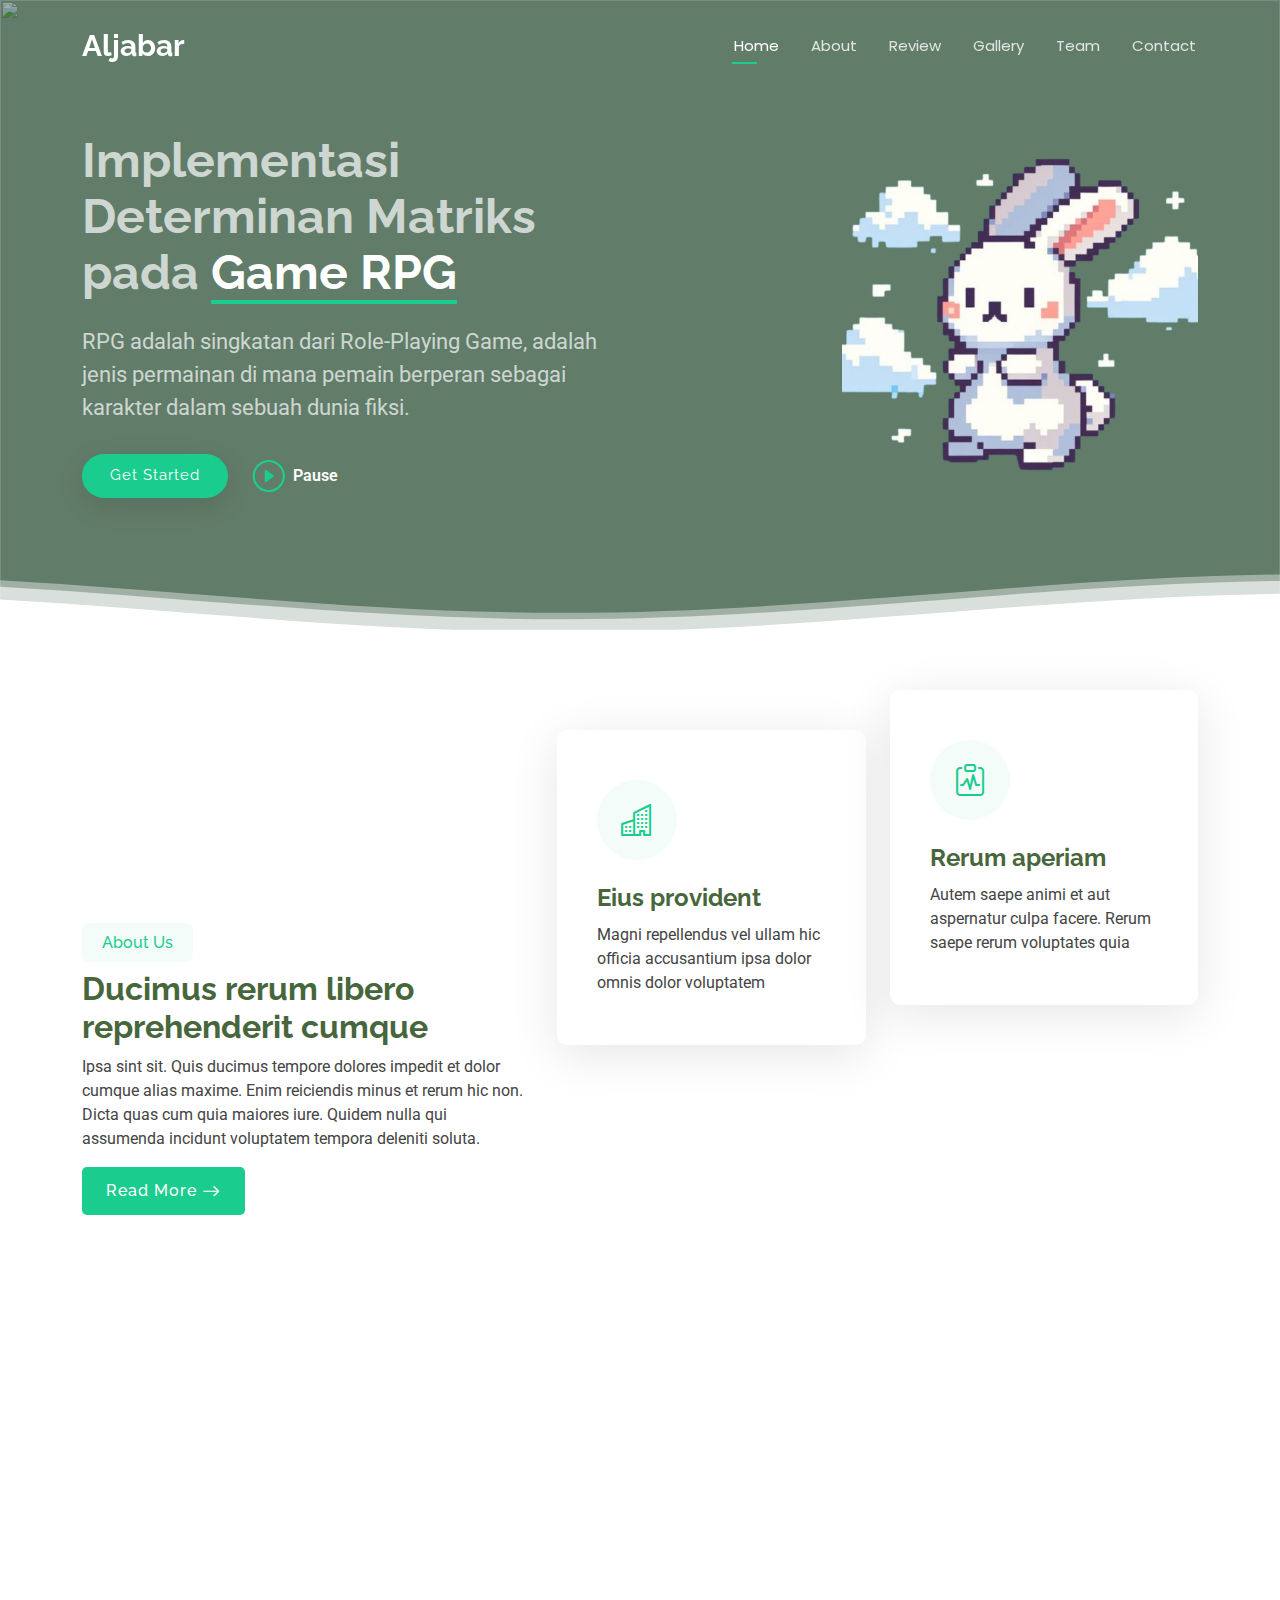
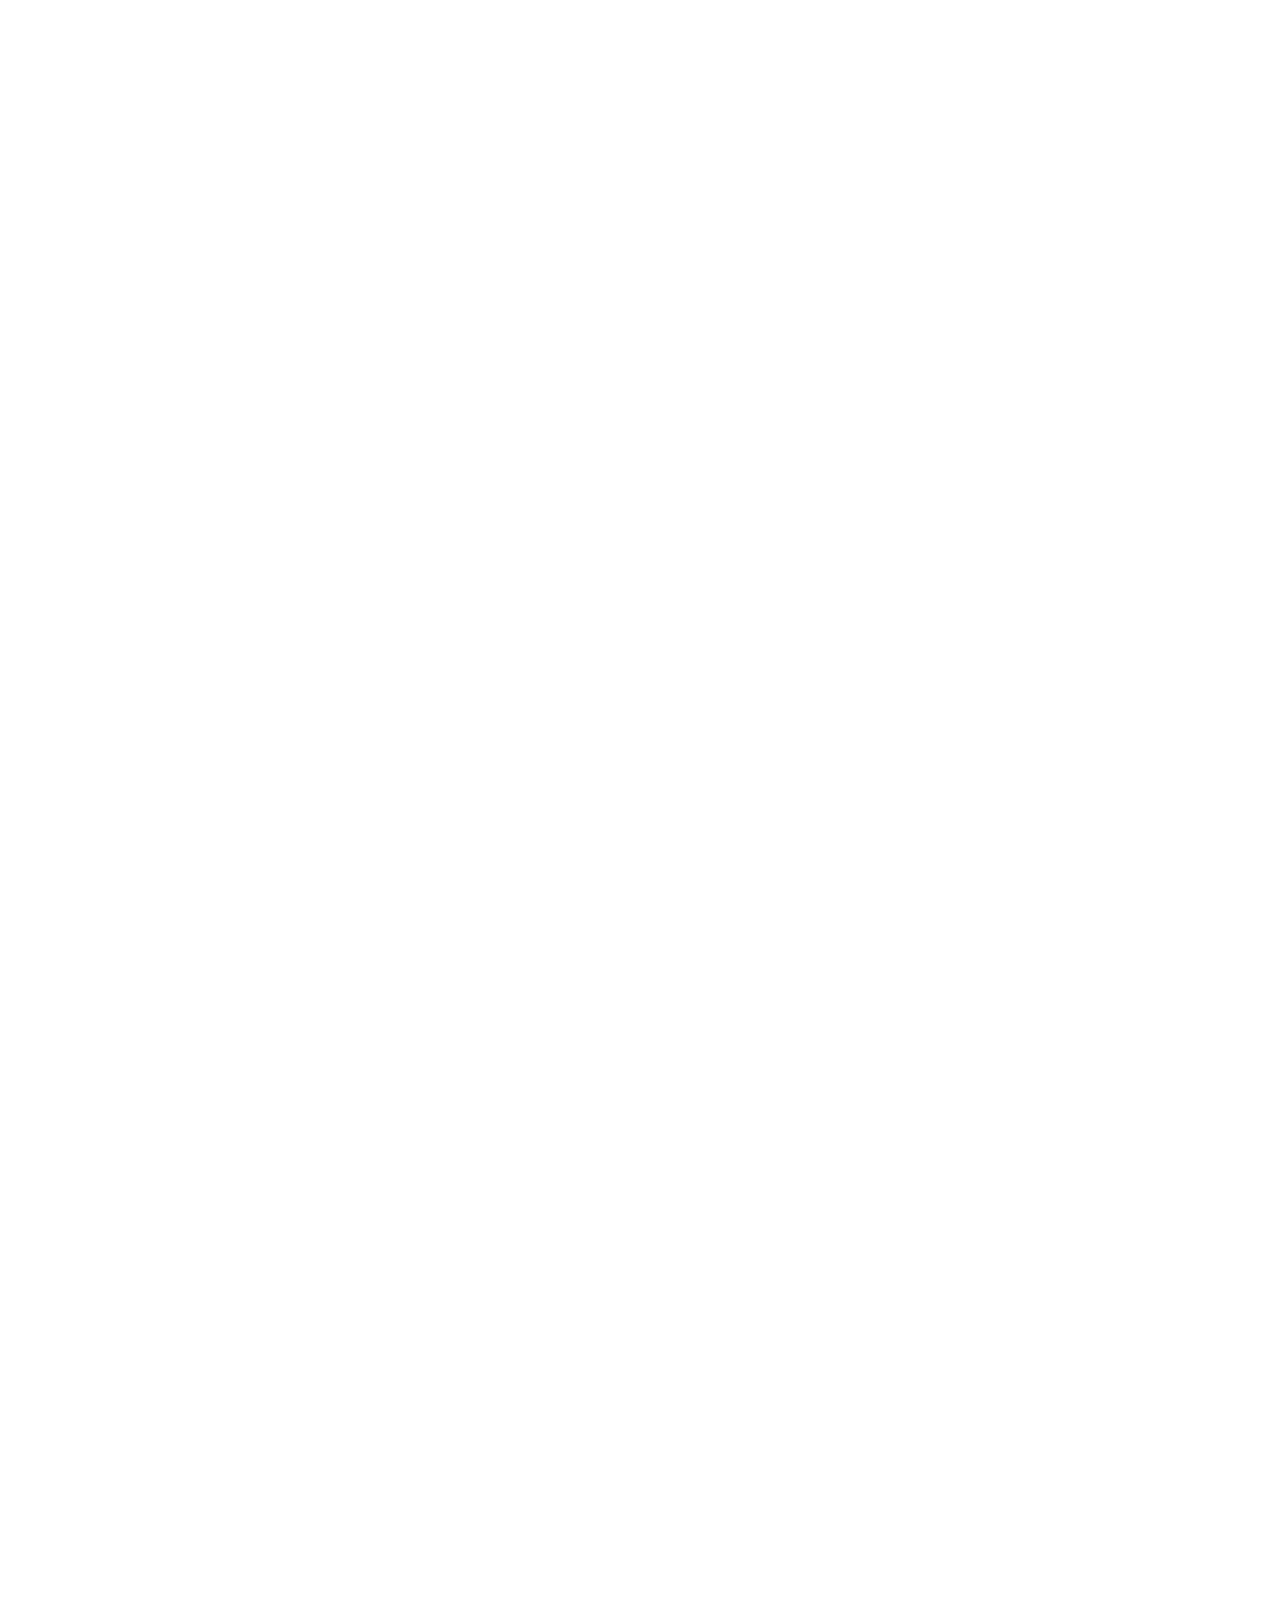
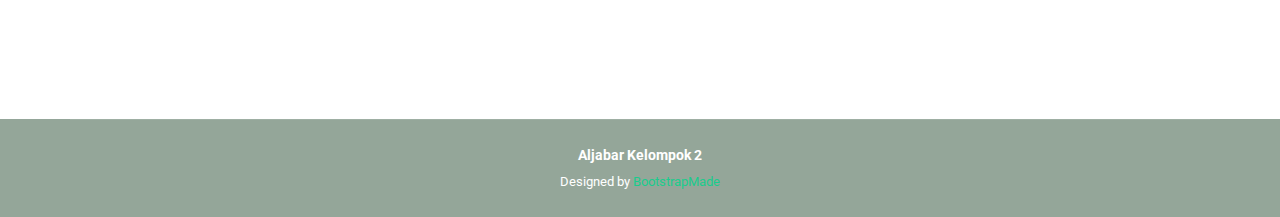
==== commit d4f65640: "mengganti image di dashboard" ====
--- a/index.html
+++ b/index.html
@@ -87,7 +87,7 @@
             <div class="container">
                 <div class="row gy-4 justify-content-between">
                     <div class="col-lg-4 order-lg-last hero-img" data-aos="zoom-out" data-aos-delay="100">
-                        <img src="assets/img/hero-img.png" class="img-fluid animated" alt="">
+                        <img src="assets/img/bunny.png" class="img-fluid animated" alt="">
                     </div>
 
                     <div class="col-lg-6  d-flex flex-column justify-content-center" data-aos="fade-in">
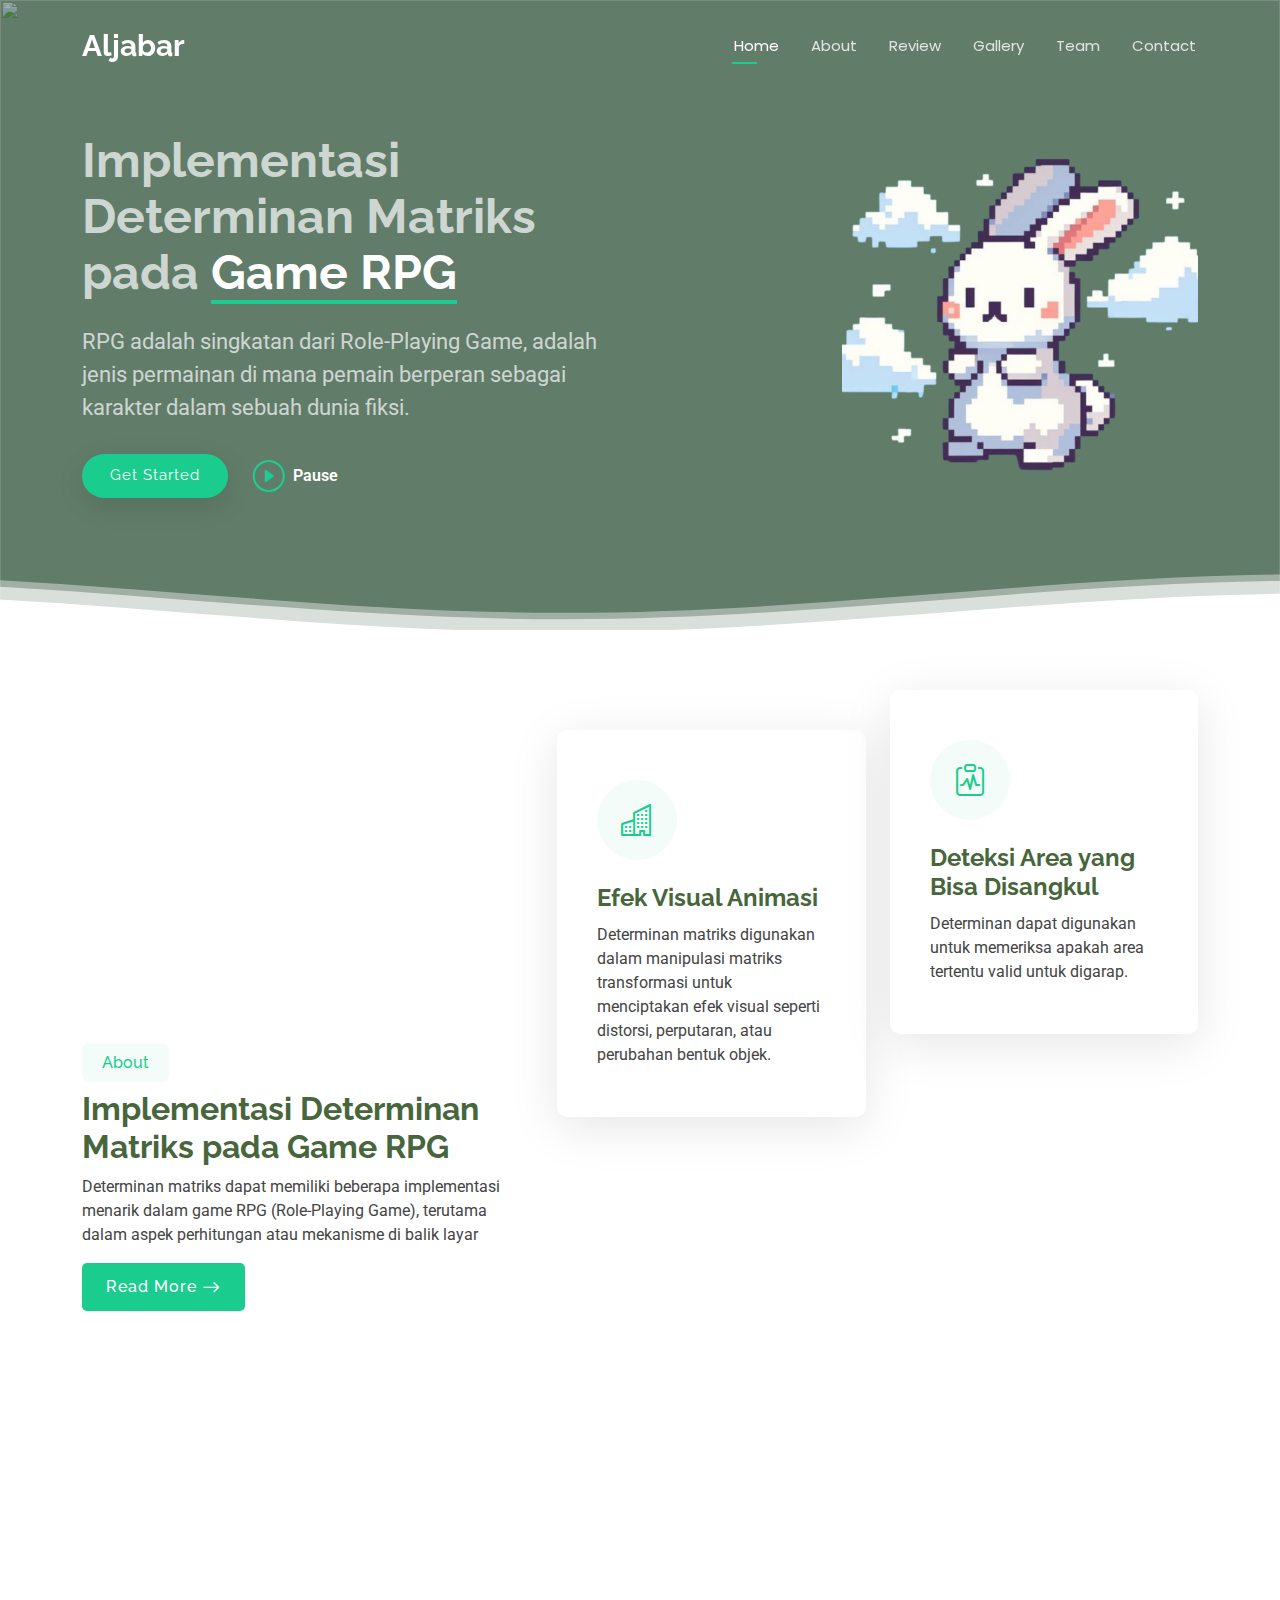
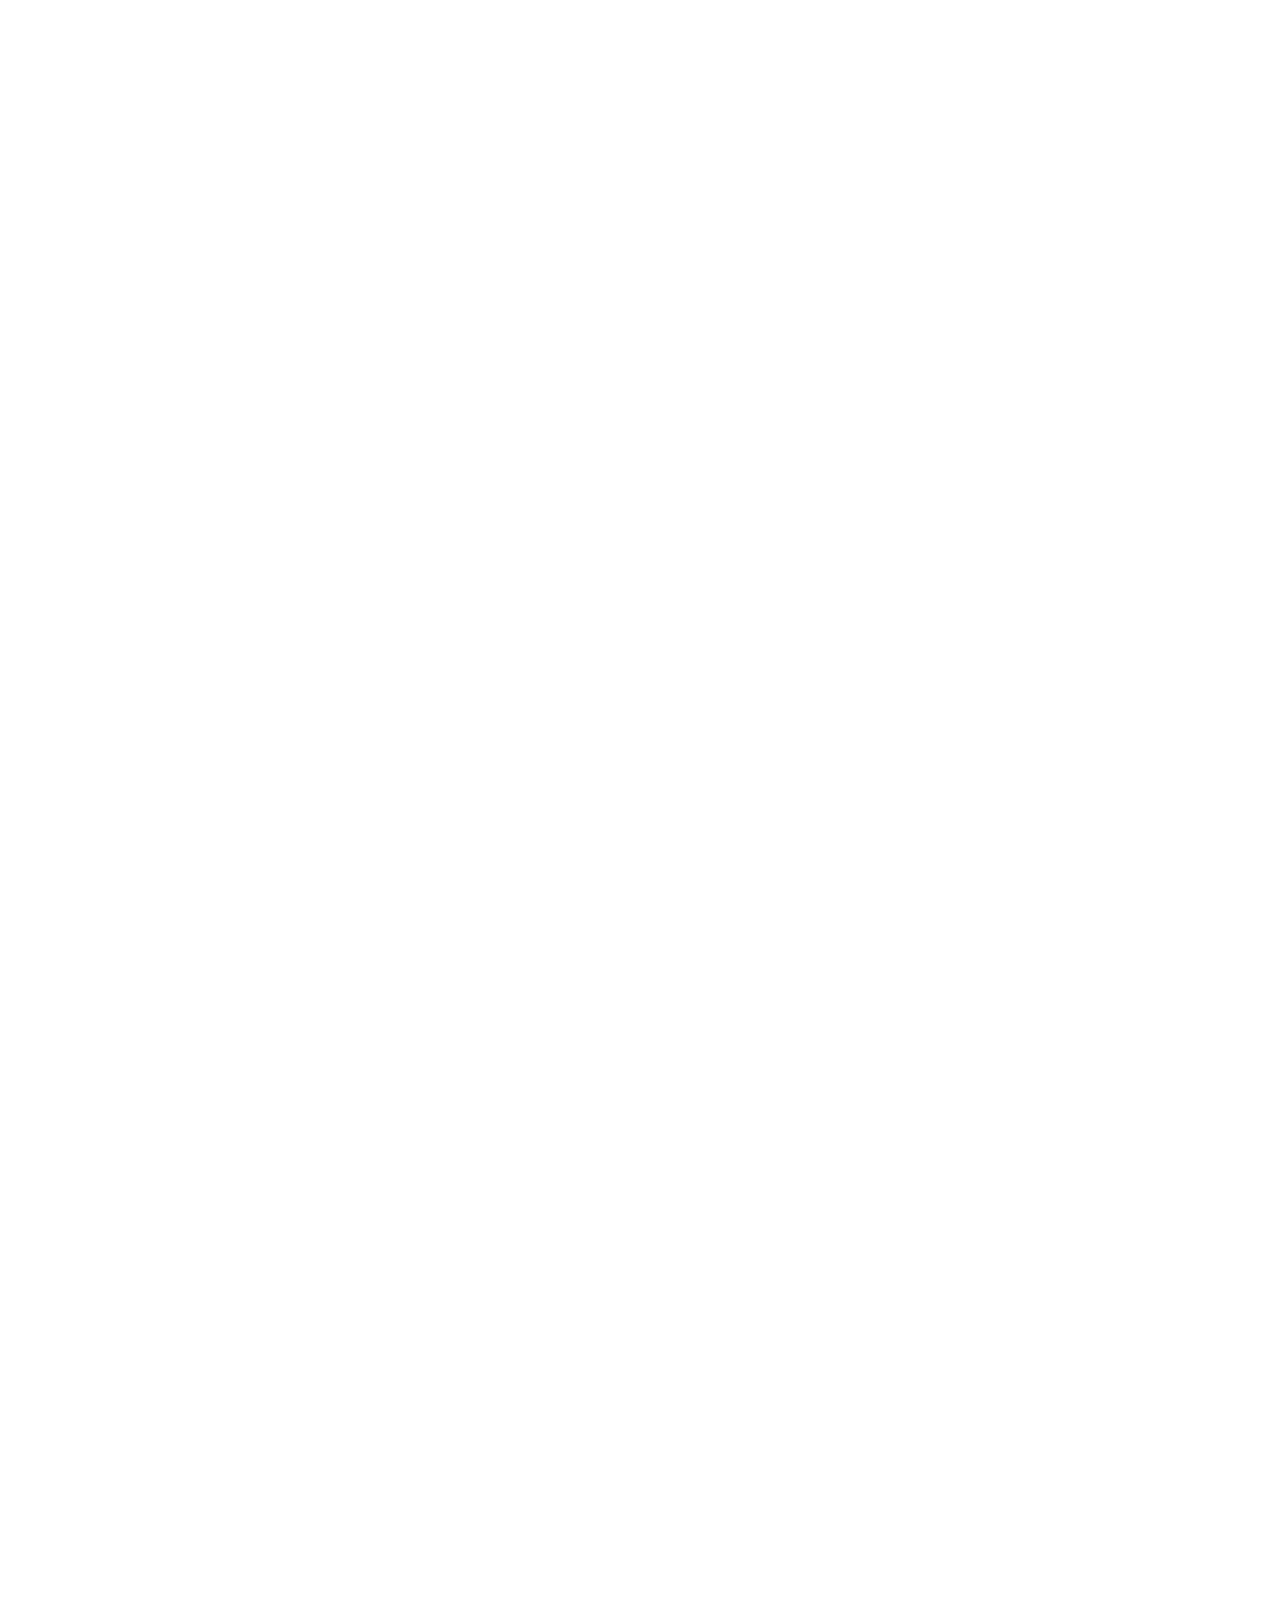
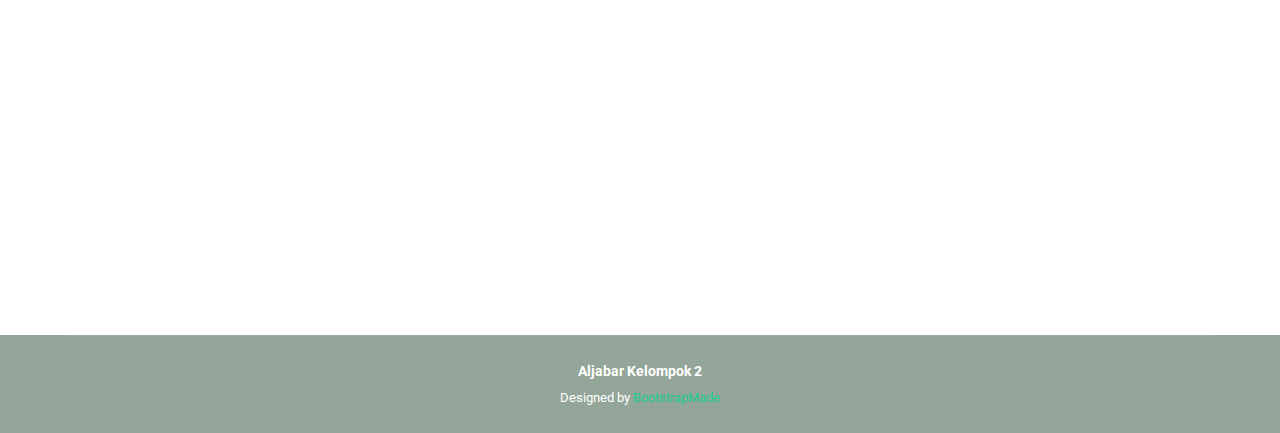
==== commit fe0a9590: "menambahkan halaman implementasi, sama aku!" ====
--- a/index.html
+++ b/index.html
@@ -132,11 +132,10 @@
                 <div class="row align-items-xl-center gy-5">
 
                     <div class="col-xl-5 content">
-                        <h3>About Us</h3>
-                        <h2>Ducimus rerum libero reprehenderit cumque</h2>
-                        <p>Ipsa sint sit. Quis ducimus tempore dolores impedit et dolor cumque alias maxime. Enim
-                            reiciendis minus et rerum hic non. Dicta quas cum quia maiores iure. Quidem nulla qui
-                            assumenda incidunt voluptatem tempora deleniti soluta.</p>
+                        <h3>About</h3>
+                        <h2>Implementasi Determinan Matriks pada Game RPG</h2>
+                        <p>Determinan matriks dapat memiliki beberapa implementasi menarik dalam game RPG (Role-Playing
+                            Game), terutama dalam aspek perhitungan atau mekanisme di balik layar</p>
                         <a href="#" class="read-more"><span>Read More</span><i class="bi bi-arrow-right"></i></a>
                     </div>
 
@@ -146,36 +145,41 @@
                             <div class="col-md-6" data-aos="fade-up" data-aos-delay="200">
                                 <div class="icon-box">
                                     <i class="bi bi-buildings"></i>
-                                    <h3>Eius provident</h3>
-                                    <p>Magni repellendus vel ullam hic officia accusantium ipsa dolor omnis dolor
-                                        voluptatem</p>
+                                    <h3>Efek Visual Animasi</h3>
+                                    <p>Determinan matriks digunakan dalam manipulasi matriks transformasi untuk
+                                        menciptakan efek visual seperti distorsi, perputaran, atau perubahan bentuk
+                                        objek.</p>
                                 </div>
                             </div> <!-- End Icon Box -->
 
                             <div class="col-md-6" data-aos="fade-up" data-aos-delay="300">
                                 <div class="icon-box">
                                     <i class="bi bi-clipboard-pulse"></i>
-                                    <h3>Rerum aperiam</h3>
-                                    <p>Autem saepe animi et aut aspernatur culpa facere. Rerum saepe rerum voluptates
-                                        quia</p>
+                                    <h3>Deteksi Area yang Bisa Disangkul</h3>
+                                    <p>Determinan dapat digunakan untuk memeriksa apakah area tertentu valid untuk
+                                        digarap.</p>
+
                                 </div>
                             </div> <!-- End Icon Box -->
 
                             <div class="col-md-6" data-aos="fade-up" data-aos-delay="400">
                                 <div class="icon-box">
                                     <i class="bi bi-command"></i>
-                                    <h3>Veniam omnis</h3>
-                                    <p>Omnis perferendis molestias culpa sed. Recusandae quas possimus. Quod consequatur
-                                        corrupti</p>
+                                    <h3>Gameplay Strategi</h3>
+                                    <p>Dalam mekanisme pertempuran berbasis strategi, determinan matriks dapat digunakan
+                                        untuk menghitung keunggulan taktis. Misalnya, dalam medan tempur berbasis grid,
+                                        determinan bisa digunakan untuk mengevaluasi area pengaruh (AoE - Area of
+                                        Effect) serangan atau kemampuan tertentu.</p>
                                 </div>
                             </div> <!-- End Icon Box -->
 
                             <div class="col-md-6" data-aos="fade-up" data-aos-delay="500">
                                 <div class="icon-box">
                                     <i class="bi bi-graph-up-arrow"></i>
-                                    <h3>Delares sapiente</h3>
-                                    <p>Sint et dolor voluptas minus possimus nostrum. Reiciendis commodi eligendi omnis
-                                        quideme lorenda</p>
+                                    <h3>AI dan Perhitungan Jalur</h3>
+                                    <p>Dalam pathfinding (seperti algoritma A*), determinan matriks dapat membantu dalam
+                                        perhitungan sudut dan arah untuk memutuskan jalur terbaik yang harus diambil
+                                        oleh NPC (Non-Player Characters).</p>
                                 </div>
                             </div> <!-- End Icon Box -->
 
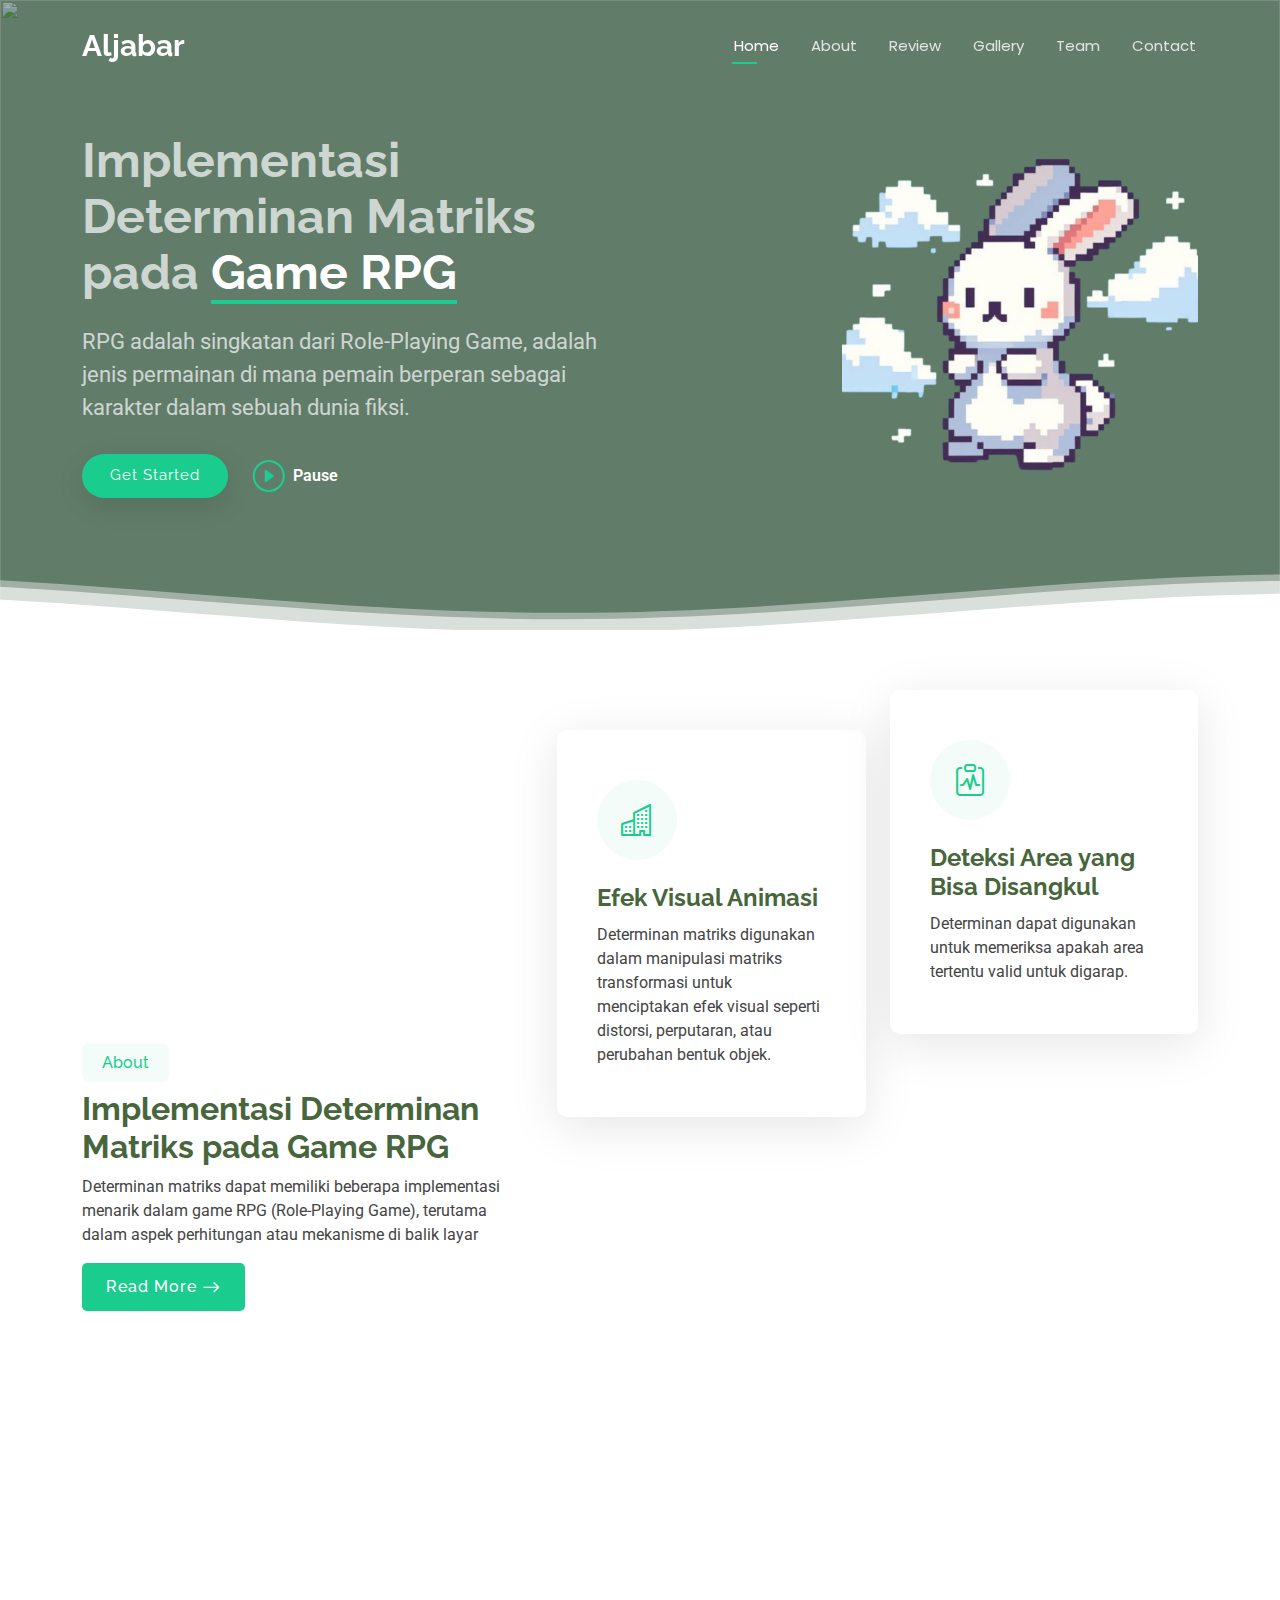
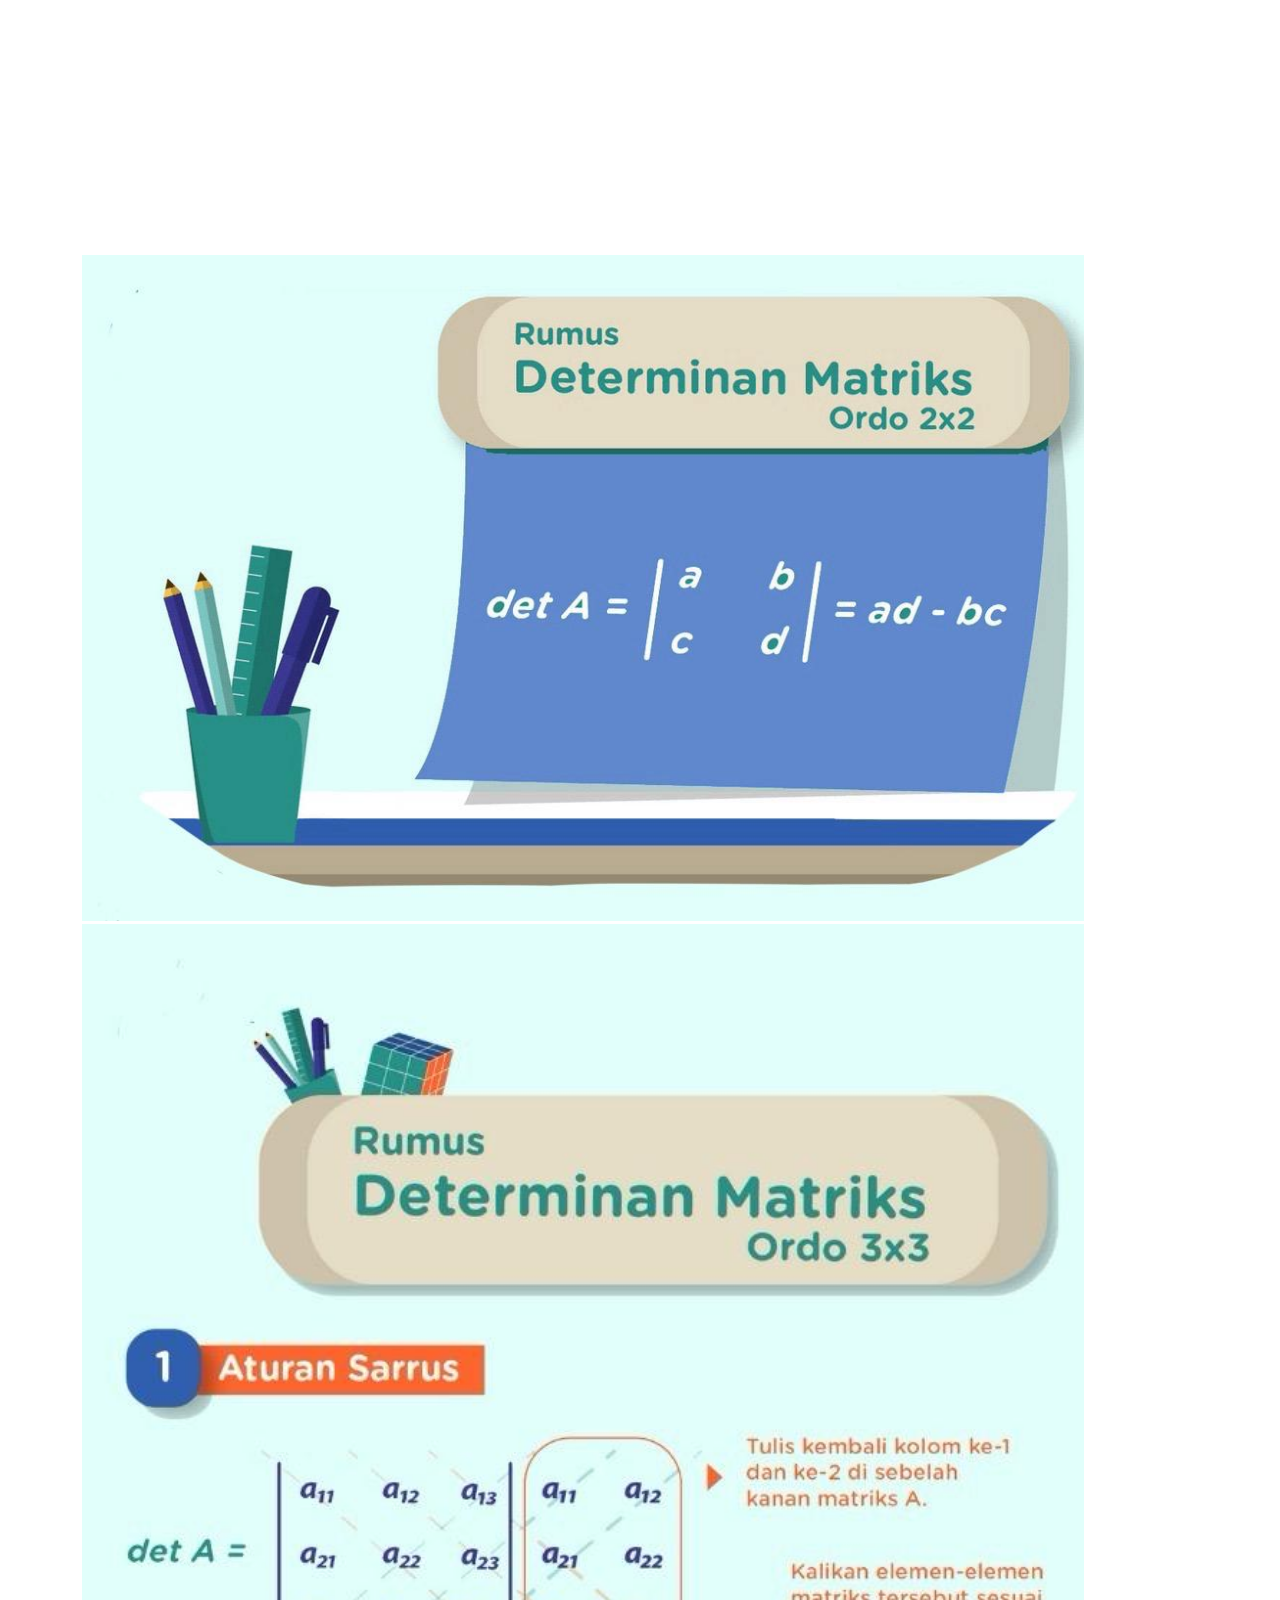
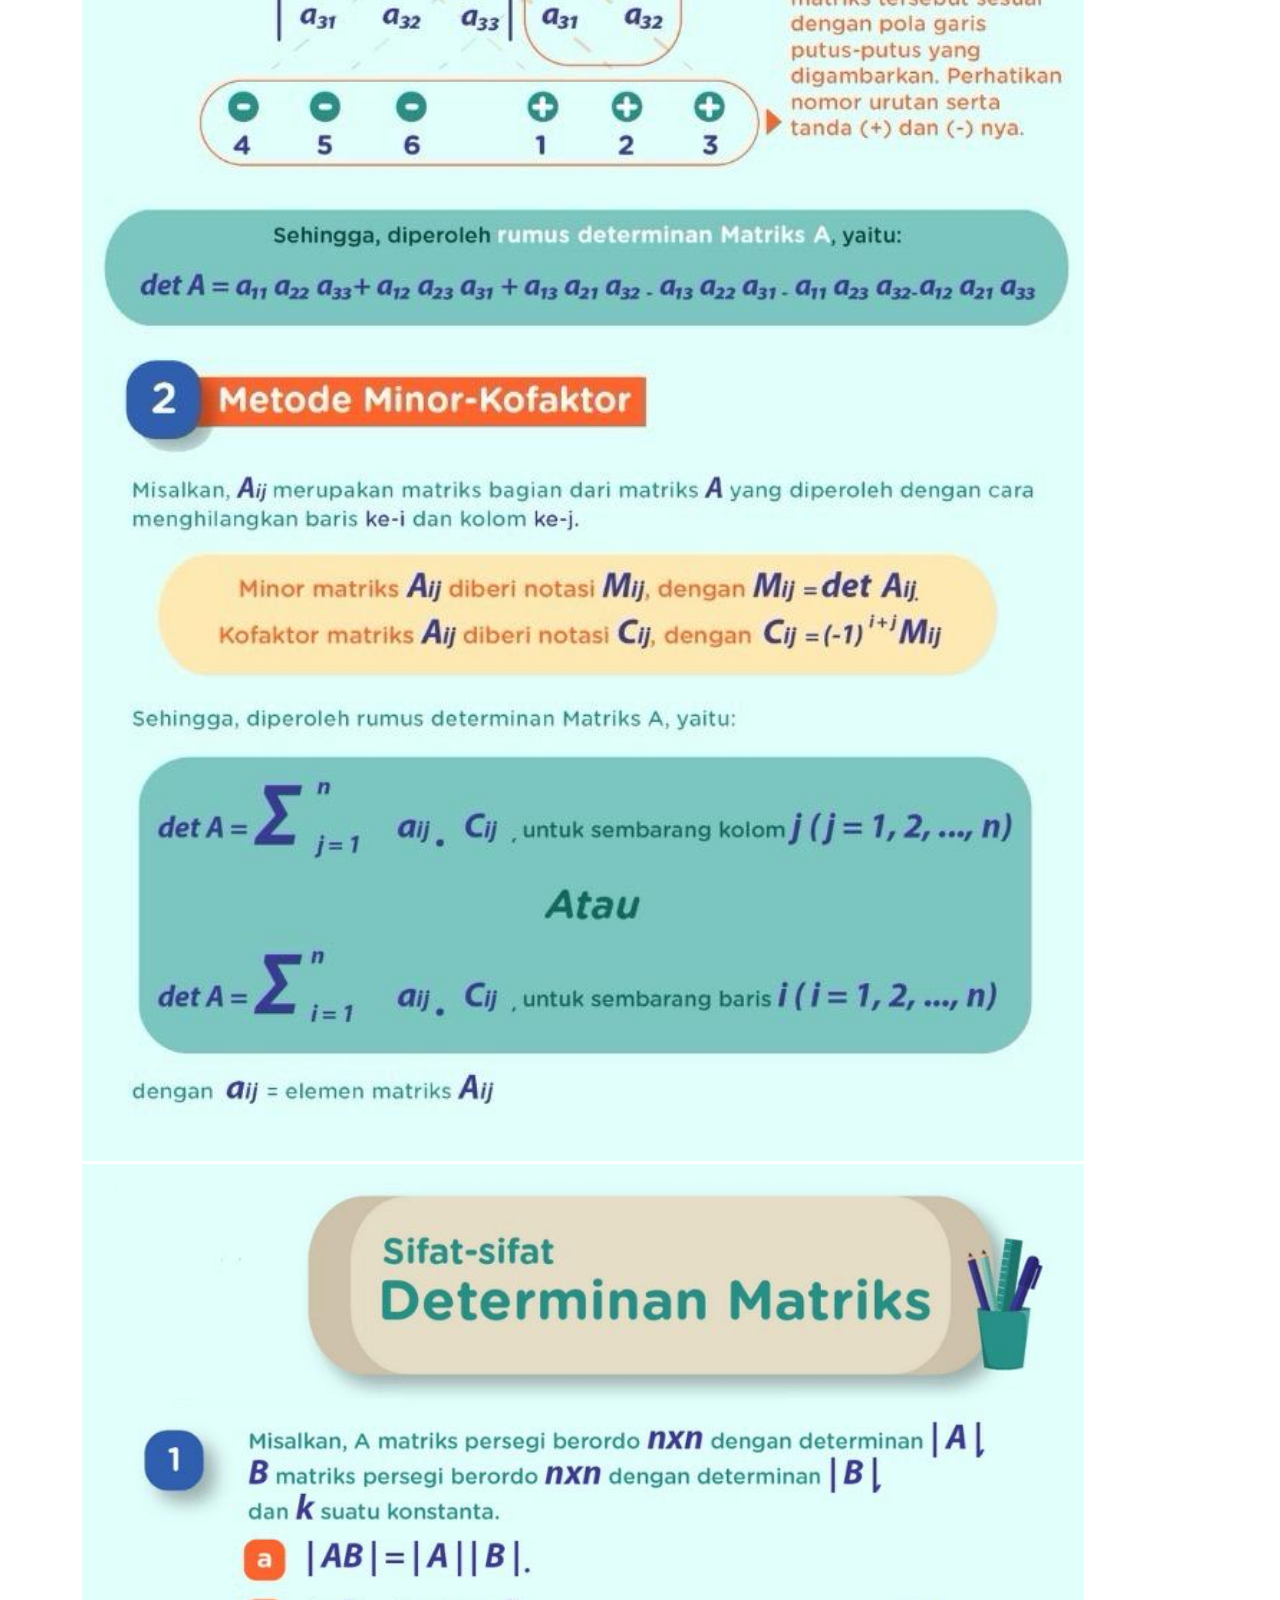
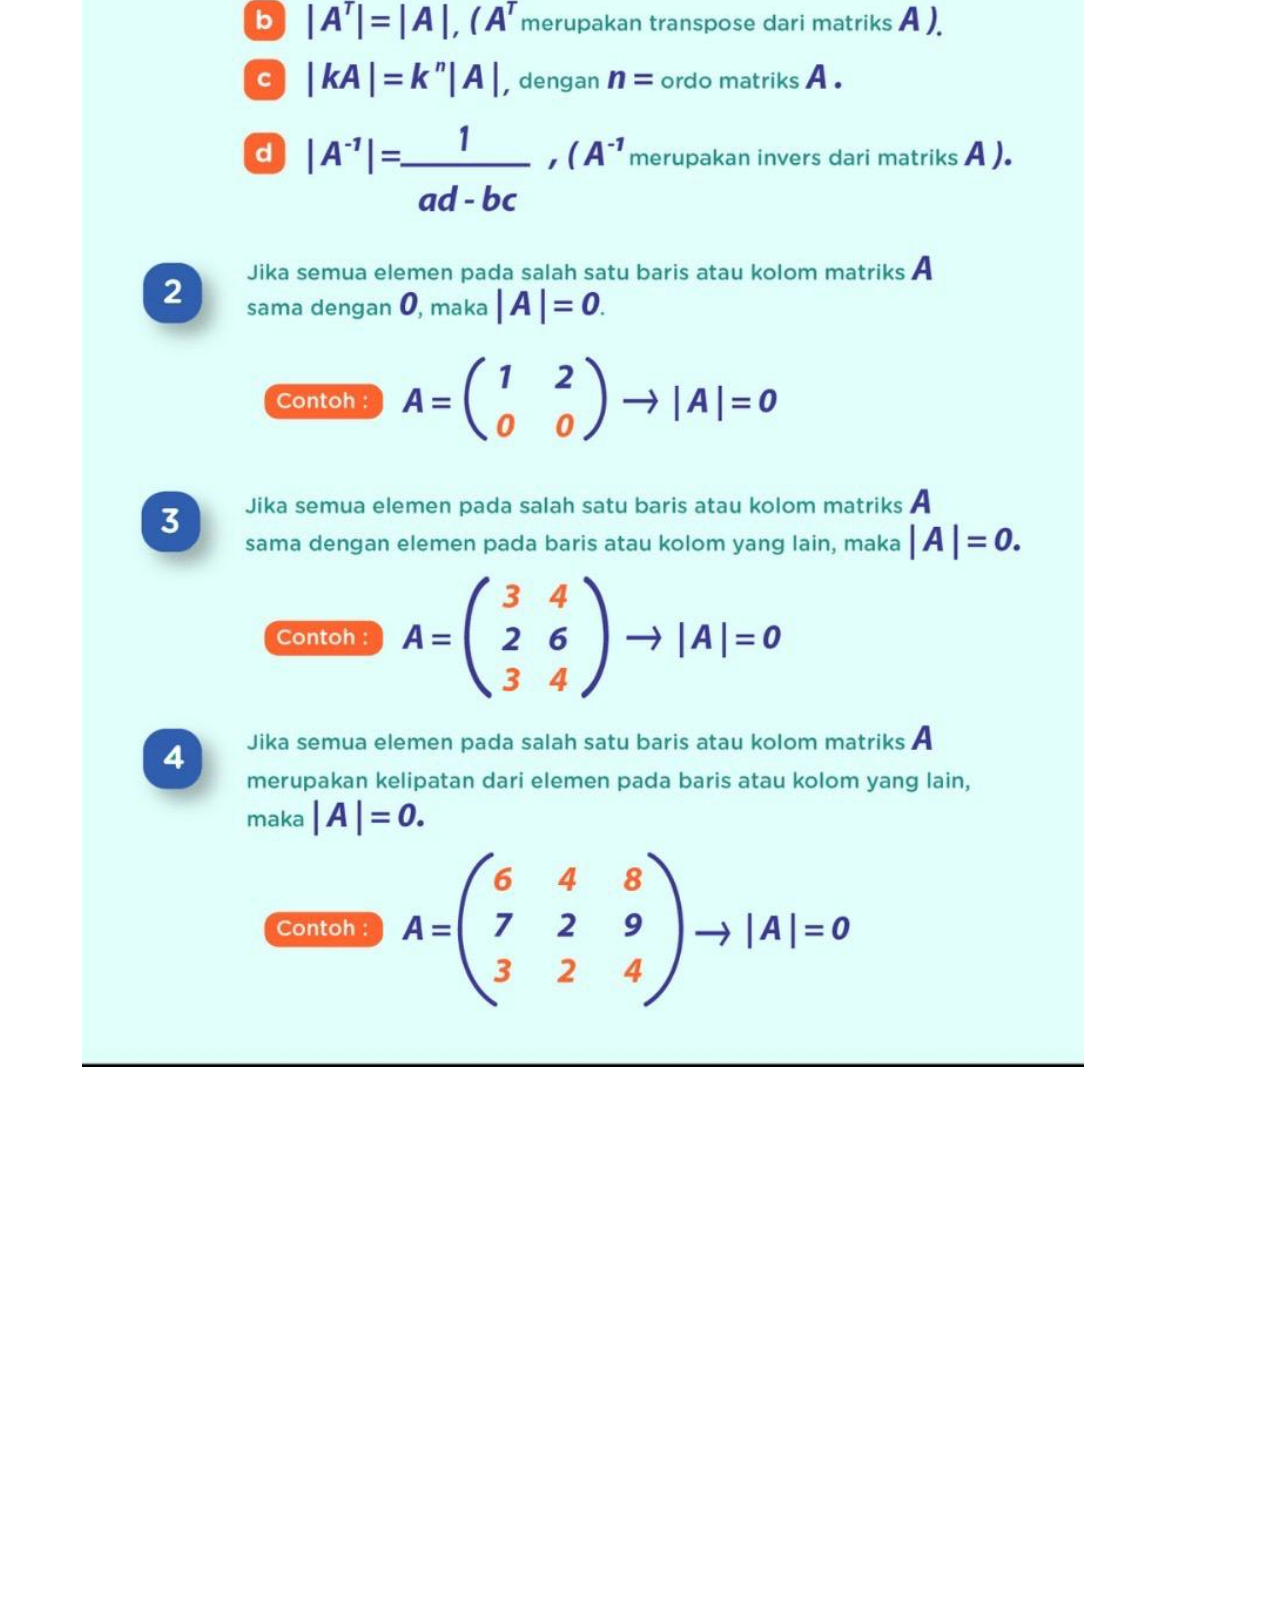
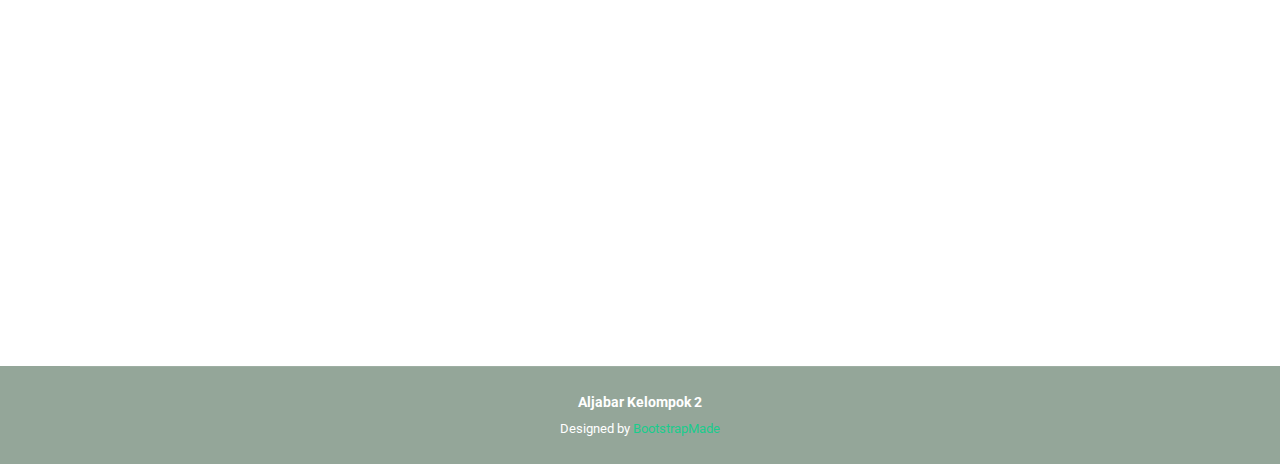
==== commit c017b63d: "menambahkan materi tentang determinan (tirangga)" ====
--- a/index.html
+++ b/index.html
@@ -191,183 +191,33 @@
 
         </section><!-- /About Section -->
 
-        <!-- Review Section -->
-        <section id="review" class="review section">
-
-            <div class="container">
-
-                <div class="row gy-4">
-
-                    <div class="col-lg-3 col-md-4" data-aos="fade-up" data-aos-delay="100">
-                        <div class="reviews-item">
-                            <i class="bi bi-eye" style="color: #ffbb2c;"></i>
-                            <h3><a href="" class="stretched-link">Lorem Ipsum</a></h3>
-                        </div>
-                    </div><!-- End Review Item -->
-
-                    <div class="col-lg-3 col-md-4" data-aos="fade-up" data-aos-delay="200">
-                        <div class="reviews-item">
-                            <i class="bi bi-infinity" style="color: #5578ff;"></i>
-                            <h3><a href="" class="stretched-link">Dolor Sitema</a></h3>
-                        </div>
-                    </div><!-- End Review Item -->
-
-                    <div class="col-lg-3 col-md-4" data-aos="fade-up" data-aos-delay="300">
-                        <div class="reviews-item">
-                            <i class="bi bi-mortarboard" style="color: #e80368;"></i>
-                            <h3><a href="" class="stretched-link">Sed perspiciatis</a></h3>
-                        </div>
-                    </div><!-- End Review Item -->
-
-                    <div class="col-lg-3 col-md-4" data-aos="fade-up" data-aos-delay="400">
-                        <div class="reviews-item">
-                            <i class="bi bi-nut" style="color: #e361ff;"></i>
-                            <h3><a href="" class="stretched-link">Magni Dolores</a></h3>
-                        </div>
-                    </div><!-- End Review Item -->
-
-                    <div class="col-lg-3 col-md-4" data-aos="fade-up" data-aos-delay="500">
-                        <div class="reviews-item">
-                            <i class="bi bi-shuffle" style="color: #47aeff;"></i>
-                            <h3><a href="" class="stretched-link">Nemo Enim</a></h3>
-                        </div>
-                    </div><!-- End Review Item -->
-
-                    <div class="col-lg-3 col-md-4" data-aos="fade-up" data-aos-delay="600">
-                        <div class="reviews-item">
-                            <i class="bi bi-star" style="color: #ffa76e;"></i>
-                            <h3><a href="" class="stretched-link">Eiusmod Tempor</a></h3>
-                        </div>
-                    </div><!-- End Review Item -->
-
-                    <div class="col-lg-3 col-md-4" data-aos="fade-up" data-aos-delay="700">
-                        <div class="reviews-item">
-                            <i class="bi bi-x-diamond" style="color: #11dbcf;"></i>
-                            <h3><a href="" class="stretched-link">Midela Teren</a></h3>
-                        </div>
-                    </div><!-- End Review Item -->
-
-                    <div class="col-lg-3 col-md-4" data-aos="fade-up" data-aos-delay="800">
-                        <div class="reviews-item">
-                            <i class="bi bi-camera-video" style="color: #4233ff;"></i>
-                            <h3><a href="" class="stretched-link">Pira Neve</a></h3>
-                        </div>
-                    </div><!-- End Review Item -->
-
-                    <div class="col-lg-3 col-md-4" data-aos="fade-up" data-aos-delay="900">
-                        <div class="reviews-item">
-                            <i class="bi bi-command" style="color: #b2904f;"></i>
-                            <h3><a href="" class="stretched-link">Dirada Pack</a></h3>
-                        </div>
-                    </div><!-- End Review Item -->
-
-                    <div class="col-lg-3 col-md-4" data-aos="fade-up" data-aos-delay="1000">
-                        <div class="reviews-item">
-                            <i class="bi bi-dribbble" style="color: #b20969;"></i>
-                            <h3><a href="" class="stretched-link">Moton Ideal</a></h3>
-                        </div>
-                    </div><!-- End Review Item -->
-
-                    <div class="col-lg-3 col-md-4" data-aos="fade-up" data-aos-delay="1100">
-                        <div class="reviews-item">
-                            <i class="bi bi-activity" style="color: #ff5828;"></i>
-                            <h3><a href="" class="stretched-link">Verdo Park</a></h3>
-                        </div>
-                    </div><!-- End Review Item -->
-
-                    <div class="col-lg-3 col-md-4" data-aos="fade-up" data-aos-delay="1200">
-                        <div class="reviews-item">
-                            <i class="bi bi-brightness-high" style="color: #29cc61;"></i>
-                            <h3><a href="" class="stretched-link">Flavor Nivelanda</a></h3>
-                        </div>
-                    </div><!-- End Review Item -->
-
-                </div>
-
-            </div>
-
-        </section><!-- /Review Section -->
-
 
         <!-- Gallery Section -->
         <section id="gallery" class="gallery section">
 
             <!-- Section Title -->
             <div class="container section-title" data-aos="fade-up">
-                <h2>Gallery</h2>
-                <div><span>Check Our</span> <span class="description-title">Gallery</span></div>
+                <h2>Determinan Matriks</h2>
+                <div><span>About</span> <span class="description-title">Determinan Matriks</span></div>
             </div><!-- End Section Title -->
-
-            <div class="container" data-aos="fade-up" data-aos-delay="100">
-
-                <div class="row g-0">
-
-                    <div class="col-lg-3 col-md-4">
-                        <div class="gallery-item">
-                            <a href="assets/img/gallery/gallery-1.jpg" class="glightbox" data-gallery="images-gallery">
-                                <img src="assets/img/gallery/gallery-1.jpg" alt="" class="img-fluid">
-                            </a>
-                        </div>
-                    </div><!-- End Gallery Item -->
-
-                    <div class="col-lg-3 col-md-4">
-                        <div class="gallery-item">
-                            <a href="assets/img/gallery/gallery-2.jpg" class="glightbox" data-gallery="images-gallery">
-                                <img src="assets/img/gallery/gallery-2.jpg" alt="" class="img-fluid">
-                            </a>
-                        </div>
-                    </div><!-- End Gallery Item -->
-
-                    <div class="col-lg-3 col-md-4">
-                        <div class="gallery-item">
-                            <a href="assets/img/gallery/gallery-3.jpg" class="glightbox" data-gallery="images-gallery">
-                                <img src="assets/img/gallery/gallery-3.jpg" alt="" class="img-fluid">
-                            </a>
-                        </div>
-                    </div><!-- End Gallery Item -->
-
-                    <div class="col-lg-3 col-md-4">
-                        <div class="gallery-item">
-                            <a href="assets/img/gallery/gallery-4.jpg" class="glightbox" data-gallery="images-gallery">
-                                <img src="assets/img/gallery/gallery-4.jpg" alt="" class="img-fluid">
-                            </a>
-                        </div>
-                    </div><!-- End Gallery Item -->
-
-                    <div class="col-lg-3 col-md-4">
-                        <div class="gallery-item">
-                            <a href="assets/img/gallery/gallery-5.jpg" class="glightbox" data-gallery="images-gallery">
-                                <img src="assets/img/gallery/gallery-5.jpg" alt="" class="img-fluid">
-                            </a>
-                        </div>
-                    </div><!-- End Gallery Item -->
-
-                    <div class="col-lg-3 col-md-4">
-                        <div class="gallery-item">
-                            <a href="assets/img/gallery/gallery-6.jpg" class="glightbox" data-gallery="images-gallery">
-                                <img src="assets/img/gallery/gallery-6.jpg" alt="" class="img-fluid">
-                            </a>
-                        </div>
-                    </div><!-- End Gallery Item -->
-
-                    <div class="col-lg-3 col-md-4">
-                        <div class="gallery-item">
-                            <a href="assets/img/gallery/gallery-7.jpg" class="glightbox" data-gallery="images-gallery">
-                                <img src="assets/img/gallery/gallery-7.jpg" alt="" class="img-fluid">
-                            </a>
-                        </div>
-                    </div><!-- End Gallery Item -->
-
-                    <div class="col-lg-3 col-md-4">
-                        <div class="gallery-item">
-                            <a href="assets/img/gallery/gallery-8.jpg" class="glightbox" data-gallery="images-gallery">
-                                <img src="assets/img/gallery/gallery-8.jpg" alt="" class="img-fluid">
-                            </a>
-                        </div>
-                    </div><!-- End Gallery Item -->
-
-                </div>
-
+            <div class="container">
+                <div class="gallery-item">
+                    <a href="assets/img/aljabar1.jpg" class="glightbox" data-gallery="images-gallery">
+                        <img src="assets/img/aljabar1.jpg" alt="" style="width: 90%;" class="img-fluid">
+                    </a>
+                </div>
+                <div class="gallery-item">
+                    <a href="assets/img/aljabar2.jpg" class="glightbox" data-gallery="images-gallery">
+                        <img src="assets/img/aljabar2.jpg" style="width: 90%;" alt="" class="img-fluid">
+                    </a>
+                </div>
+                <div class="gallery-item">
+                    <a href="assets/img/aljabar3.jpg" class="glightbox" data-gallery="images-gallery">
+                        <img src="assets/img/aljabar3.jpg" alt="" style="width: 90%;" class="img-fluid">
+                    </a>
+                </div>
+
+            </div>
             </div>
 
         </section><!-- /Gallery Section -->
@@ -402,7 +252,7 @@
                                     </div>
 
                                     <div class="btn">
-                                        <button>Read More...</button>
+                                        <button>More...</button>
                                     </div>
                                 </div>
 
@@ -423,7 +273,7 @@
                                     </div>
 
                                     <div class="btn">
-                                        <button>Read More...</button>
+                                        <button>More...</button>
                                     </div>
                                 </div>
 
@@ -443,7 +293,7 @@
                                     </div>
 
                                     <div class="btn">
-                                        <button>Read More...</button>
+                                        <button>More...</button>
                                     </div>
                                 </div>
 
@@ -463,7 +313,7 @@
                                     </div>
 
                                     <div class="btn">
-                                        <button>Read More...</button>
+                                        <button>More...</button>
                                     </div>
                                 </div>
 
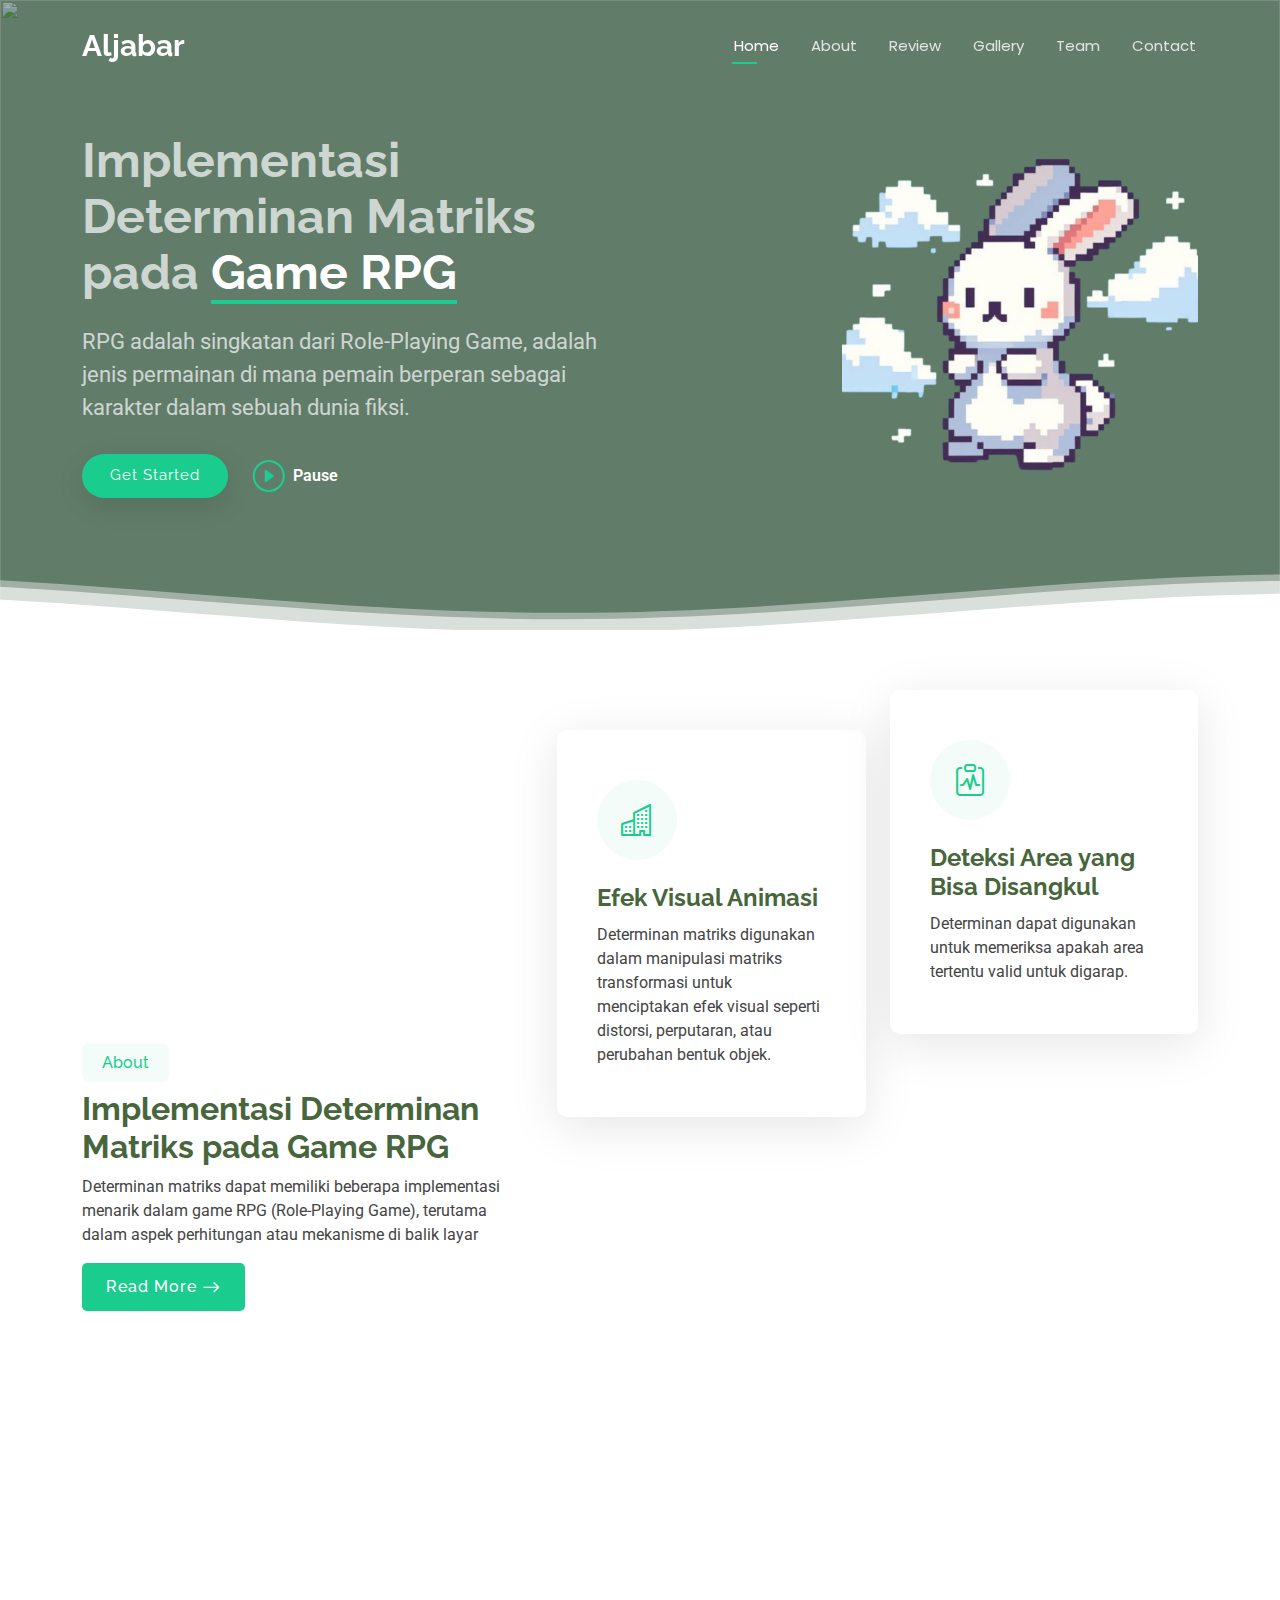
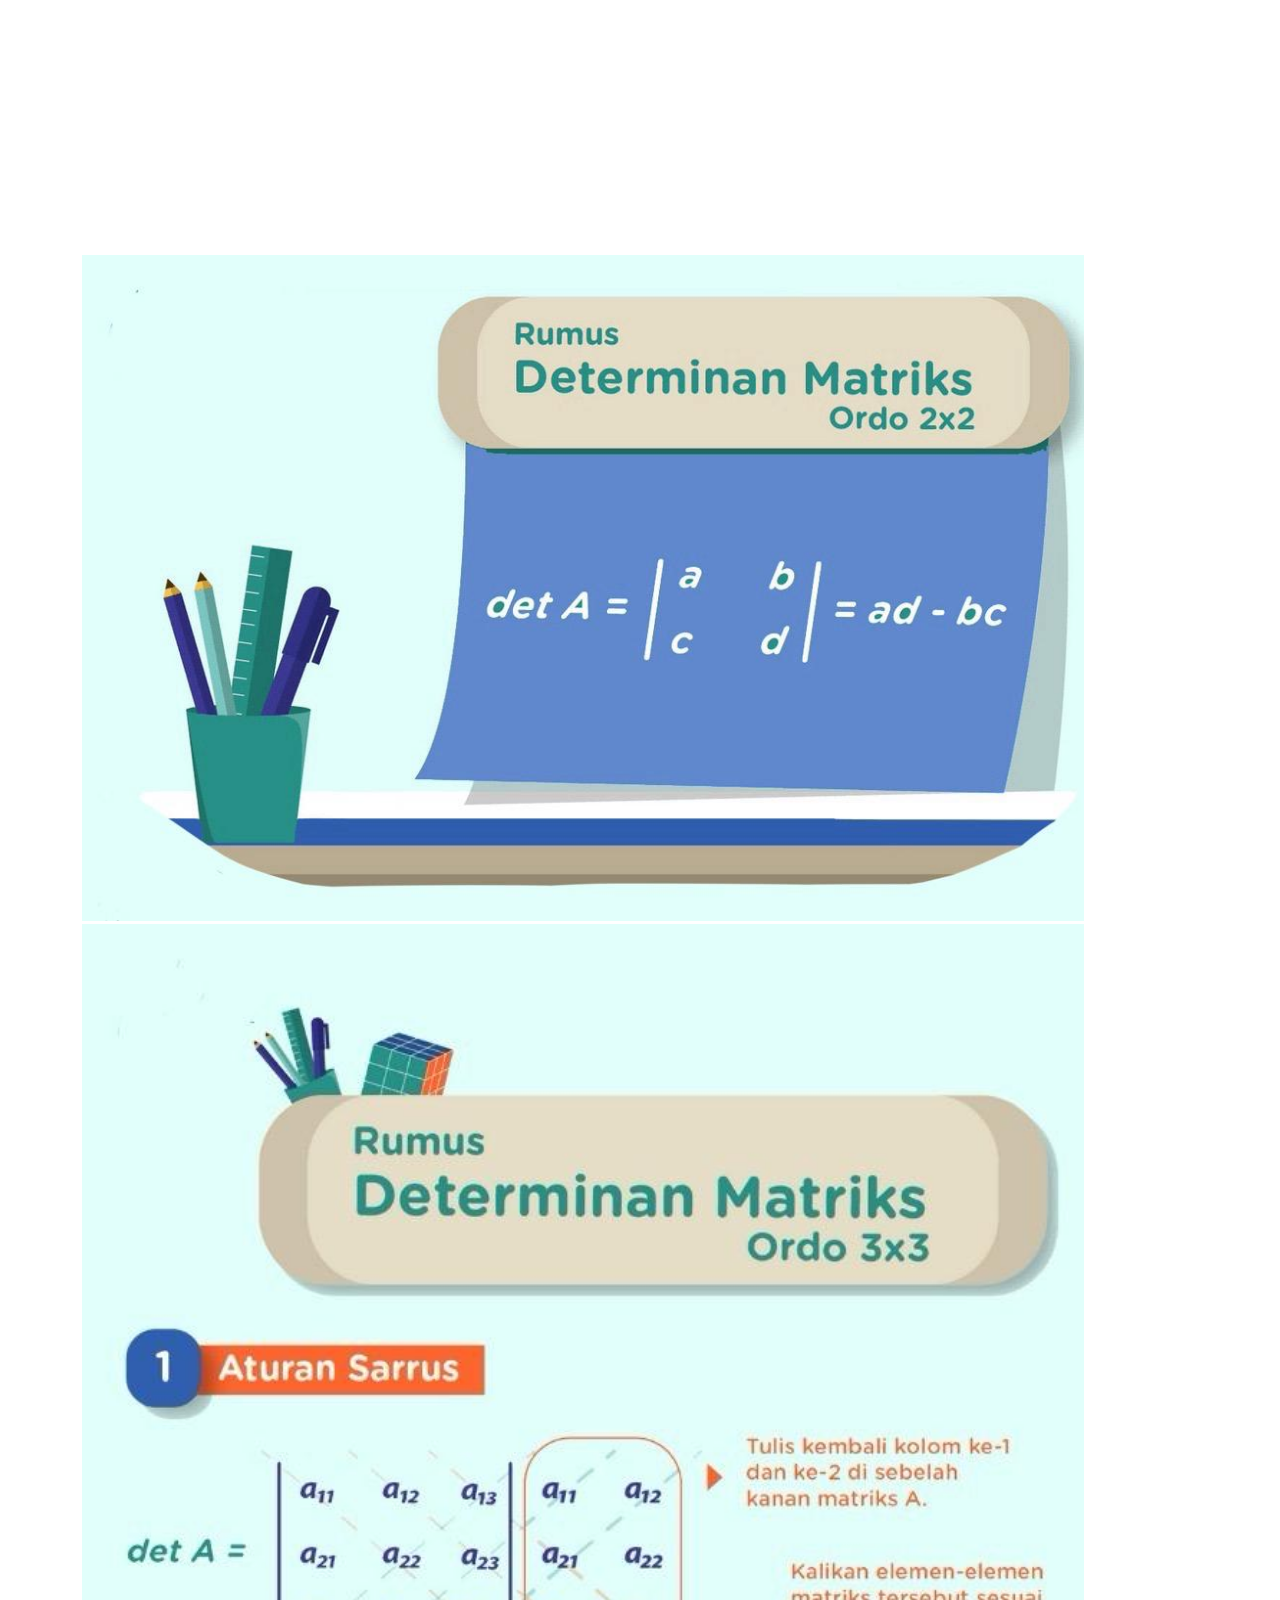
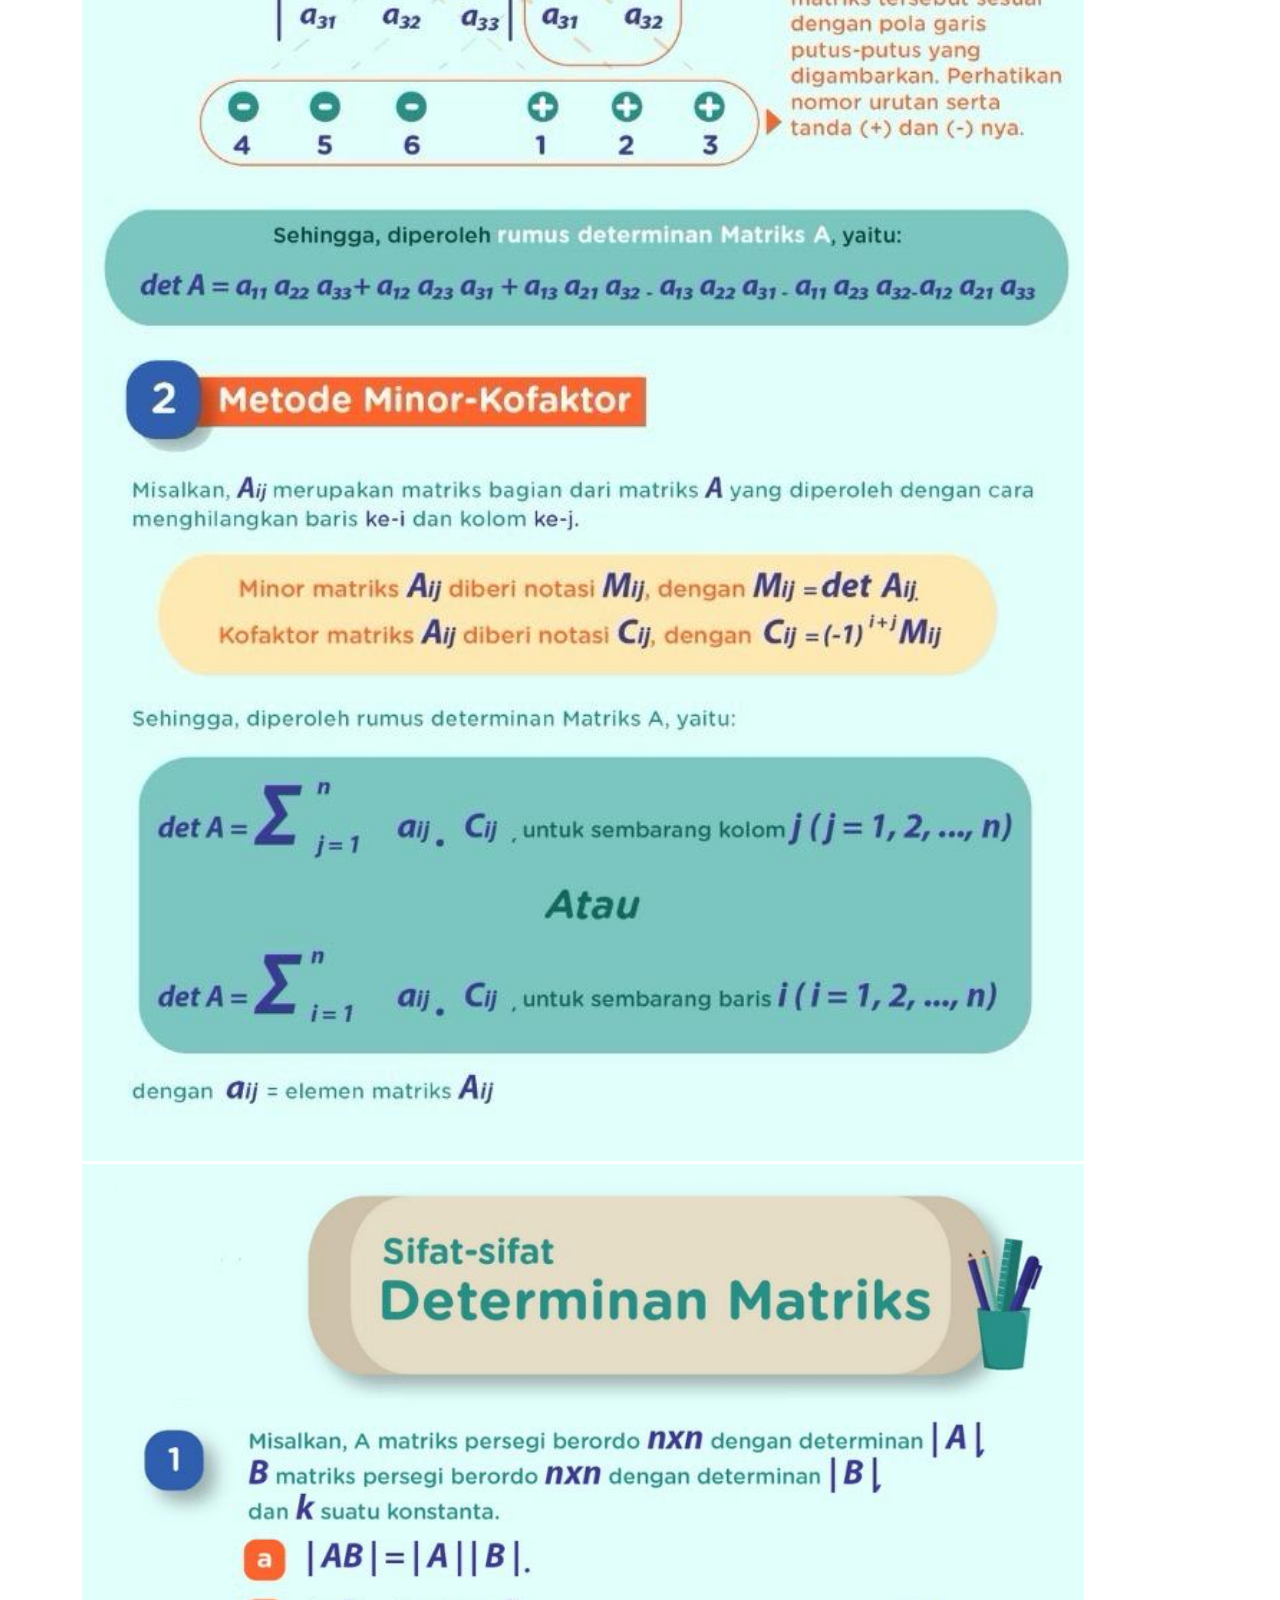
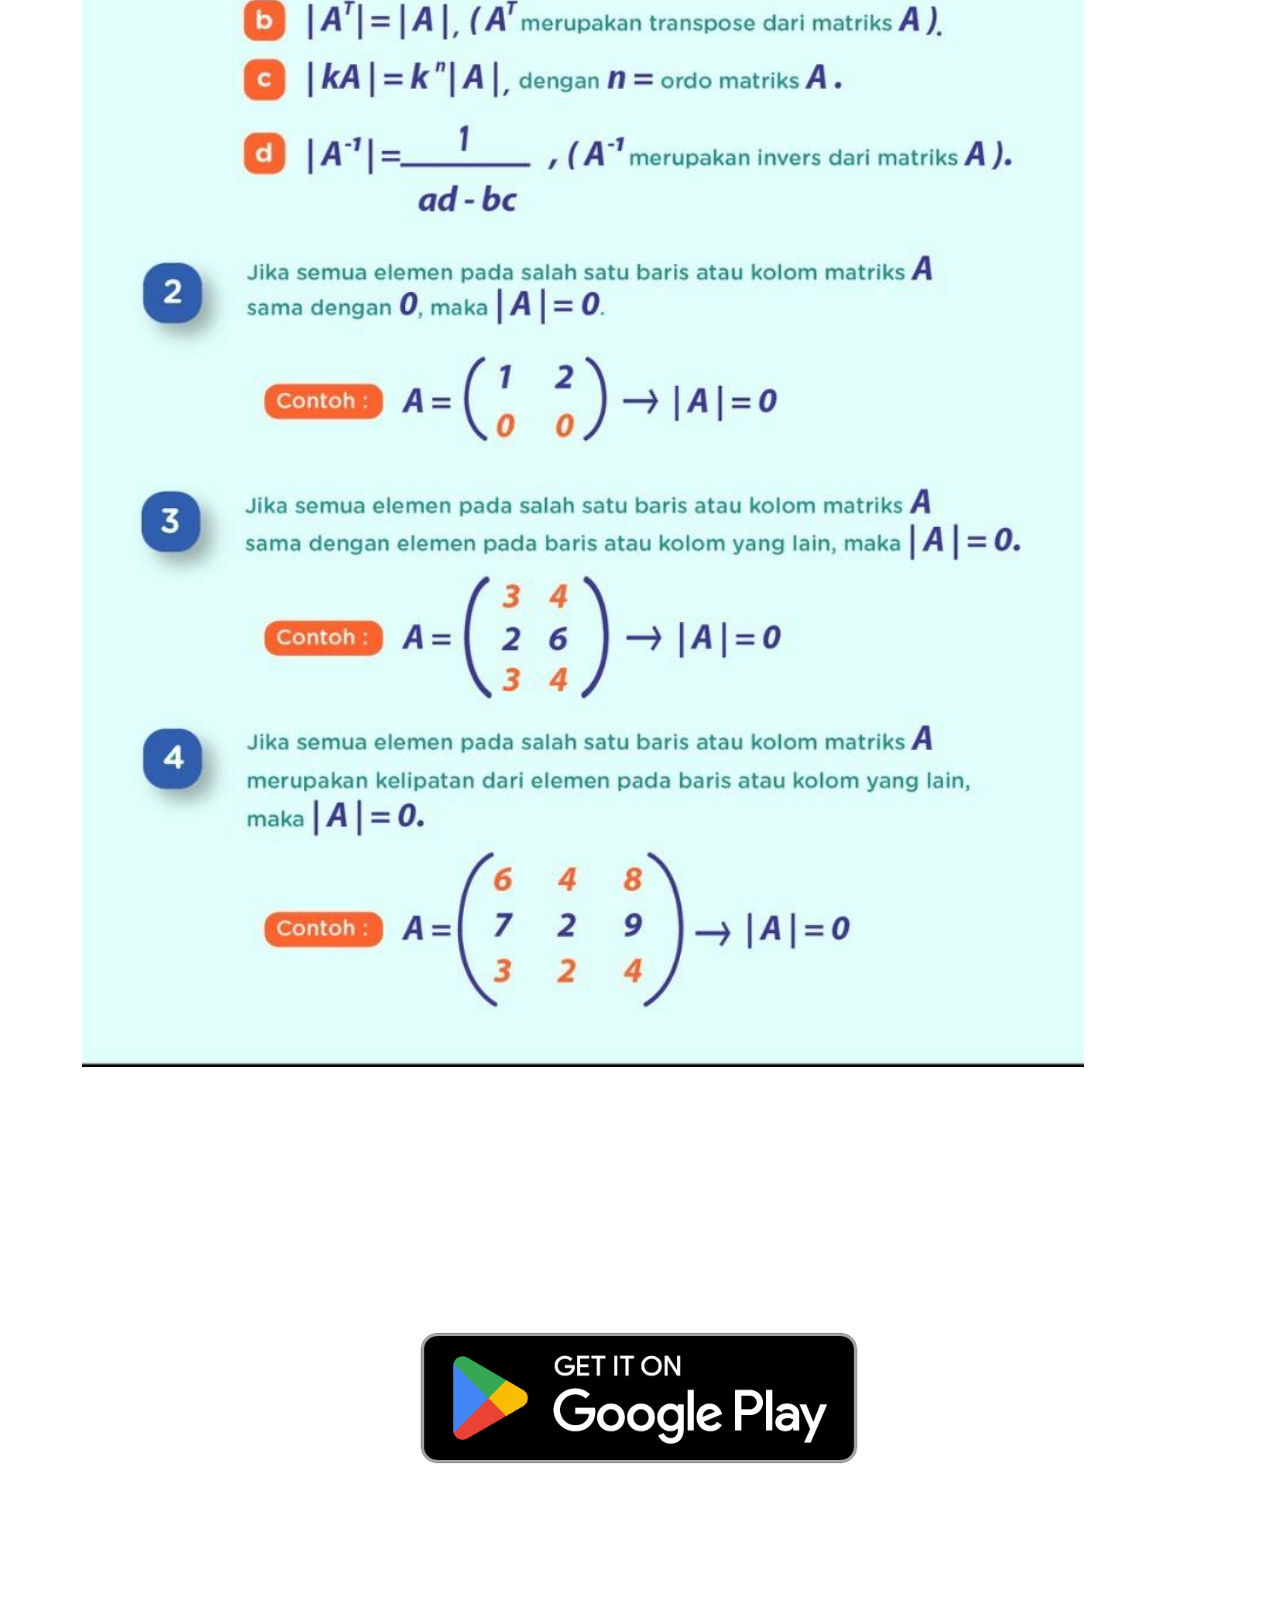
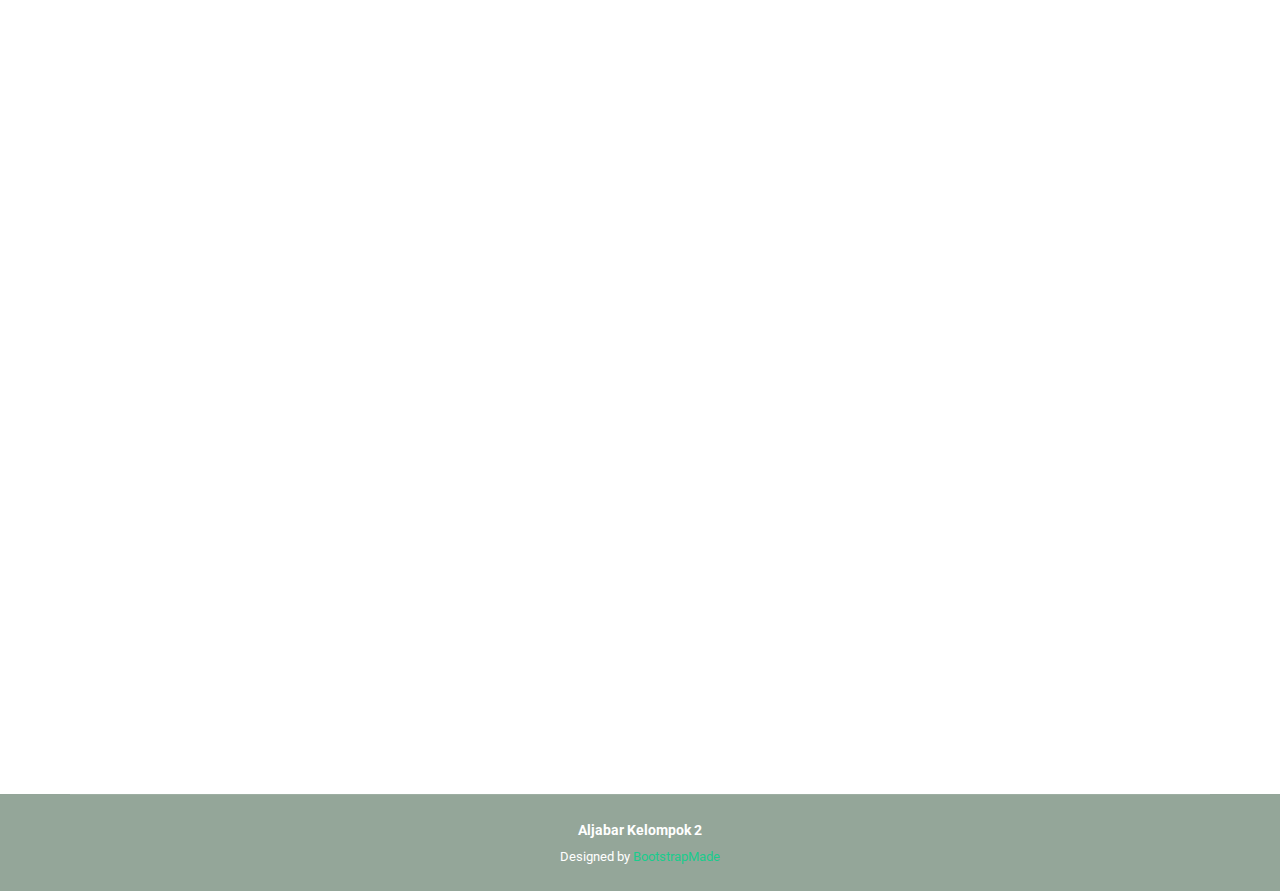
==== commit ba1bb4d9: "menambahkan halaman review tirangga (belum done)" ====
--- a/index.html
+++ b/index.html
@@ -193,7 +193,7 @@
 
 
         <!-- Gallery Section -->
-        <section id="gallery" class="gallery section">
+        <section id="about" class="gallery section">
 
             <!-- Section Title -->
             <div class="container section-title" data-aos="fade-up">
@@ -220,7 +220,33 @@
             </div>
             </div>
 
-        </section><!-- /Gallery Section -->
+        </section>
+        <!-- /Gallery Section -->
+
+
+        <!-- Review Section -->
+        <section id="review" class="gallery section">
+
+            <!-- Section Title -->
+            <div class="container section-title" data-aos="fade-up">
+                <h2>Review</h2>
+                <div><span>How to</span> <span class="description-title">Play the game</span></div>
+            </div><!-- End Section Title -->
+            <div class="container">
+                <div class="download-buttons gallery-item">
+                    <a href="https://play.google.com/store/apps/details?id=com.mobile.legends" class="glightbox"
+                        data-gallery="images-gallery" id="google-play-link" target="_blank">
+                        <img src="assets/img/download.png" alt="Download on Google Play" style="width: 90%;"
+                            class="img-fluid">
+                    </a>
+                </div>
+
+            </div>
+            </div>
+
+        </section>
+        <!-- /Review Section -->
+
 
         <!-- Team Section -->
         <section id="team" class="team section">
@@ -333,7 +359,7 @@
             <!-- Section Title -->
             <div class="container section-title" data-aos="fade-up">
                 <h2>Contact</h2>
-                <div><span>Check Our</span> <span class="description-title">Contact</span></div>
+                <div><span>How to get</span> <span class="description-title">The game</span></div>
             </div><!-- End Section Title -->
 
             <div class="container" data-aos="fade" data-aos-delay="100">
--- a/assets/css/team.css
+++ b/assets/css/team.css
@@ -167,3 +167,12 @@
   background: #fff !important;
   border: 2px solid #f6ae31;
 }
+
+.download-buttons {
+  text-align: center;
+}
+.download-buttons img {
+  width: 80%;
+  max-width: 500px;
+  cursor: pointer;
+}
